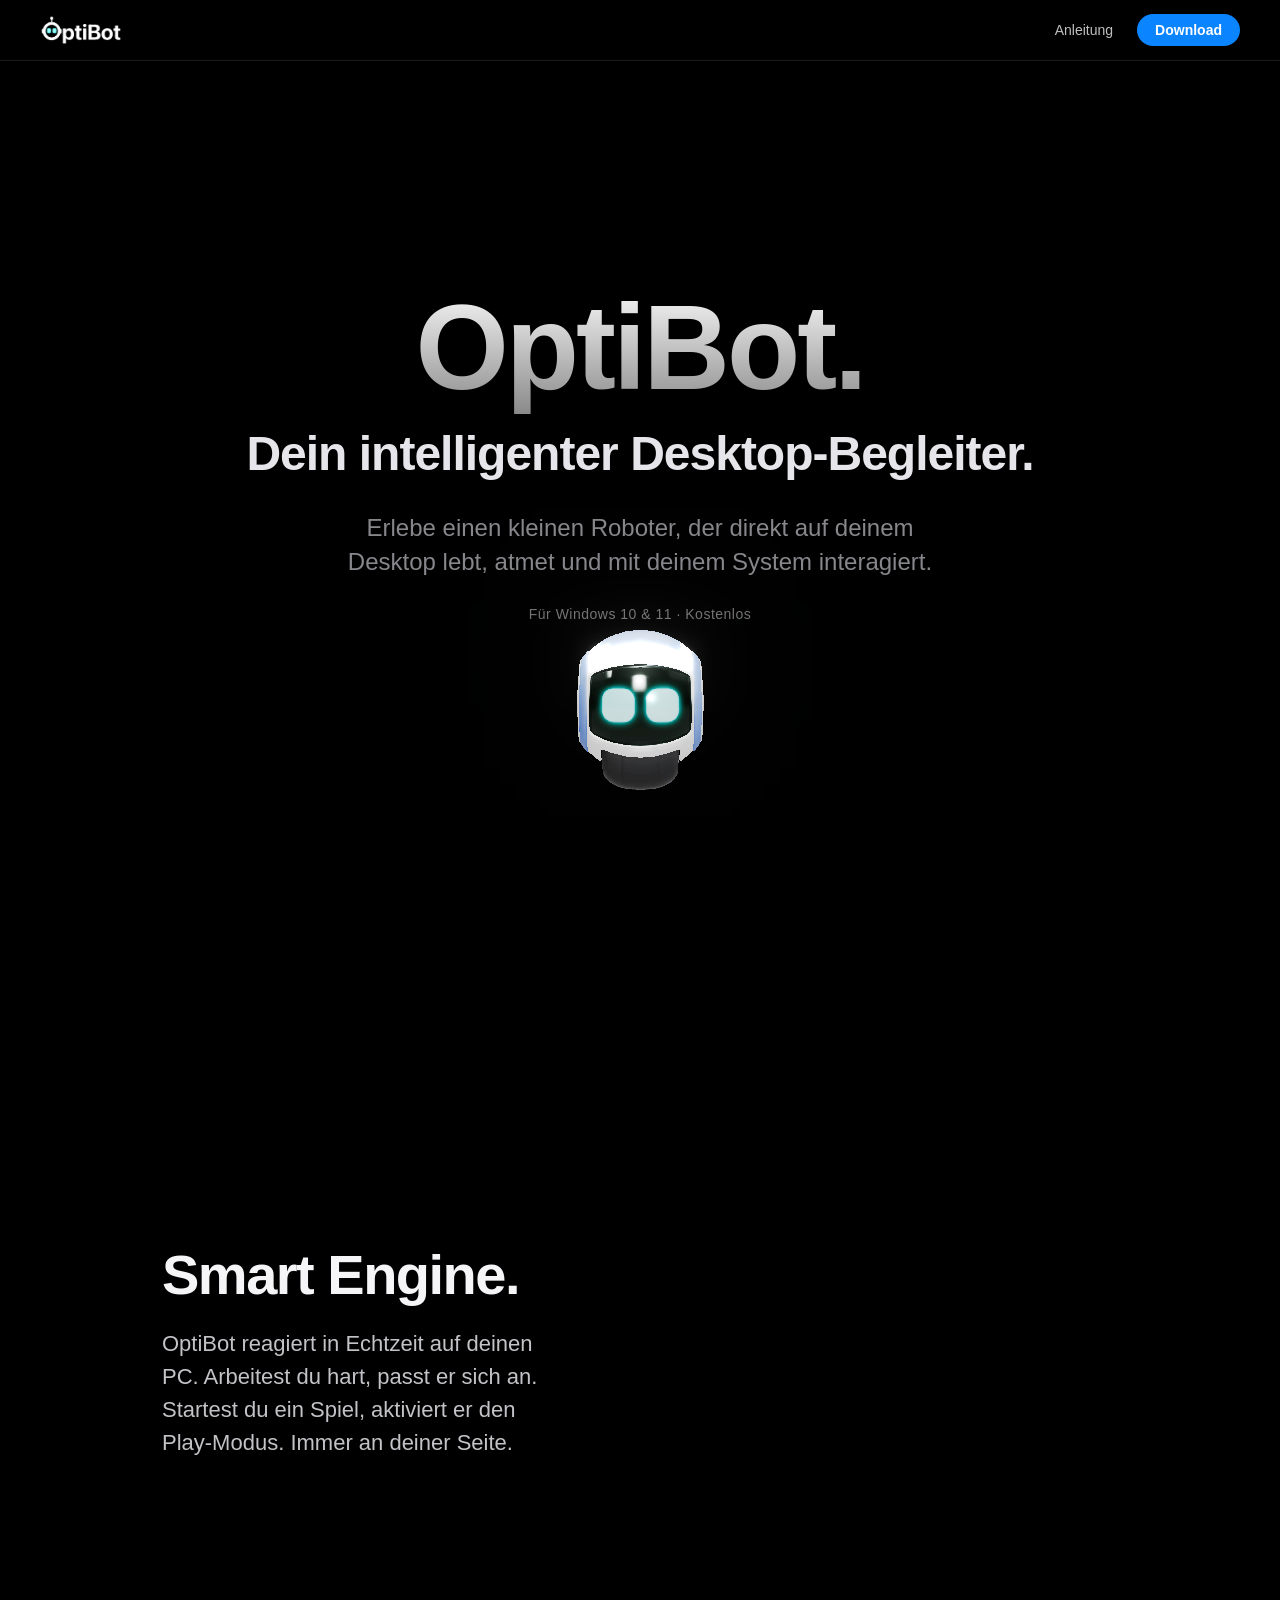
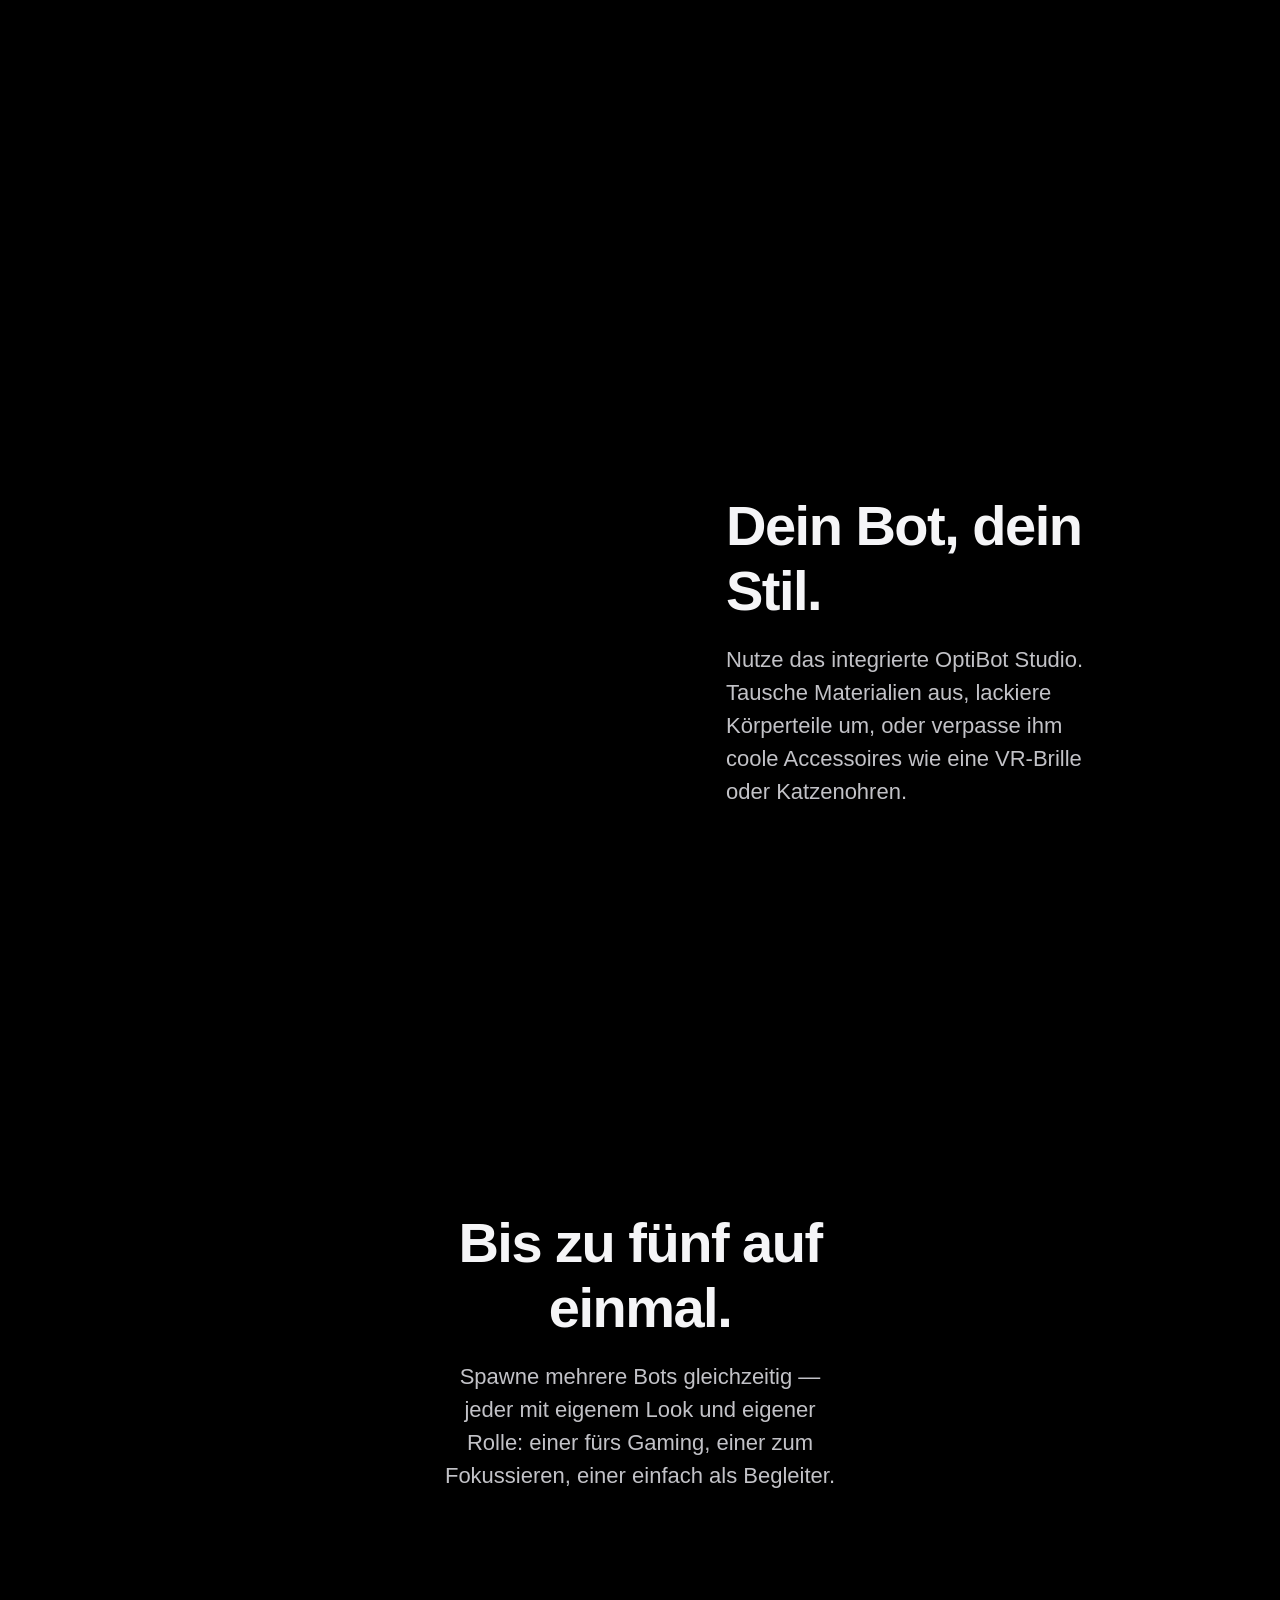
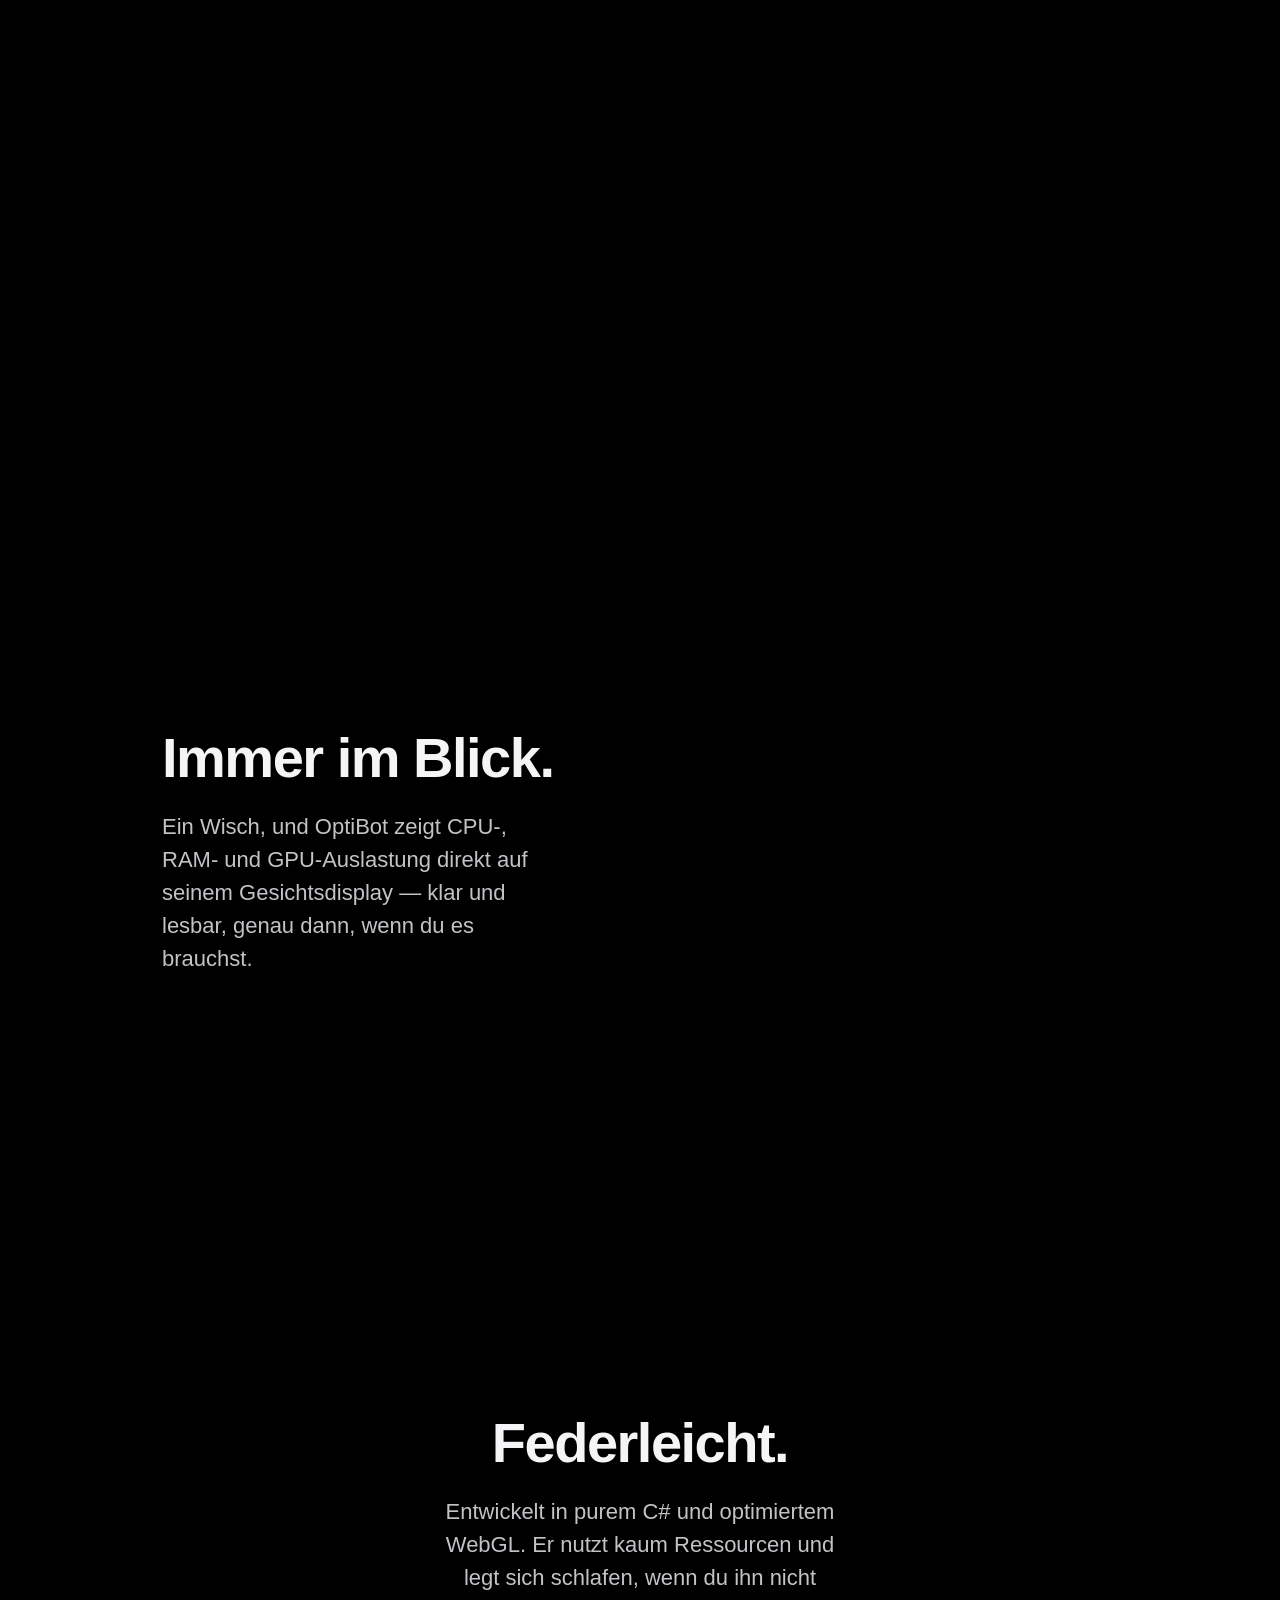
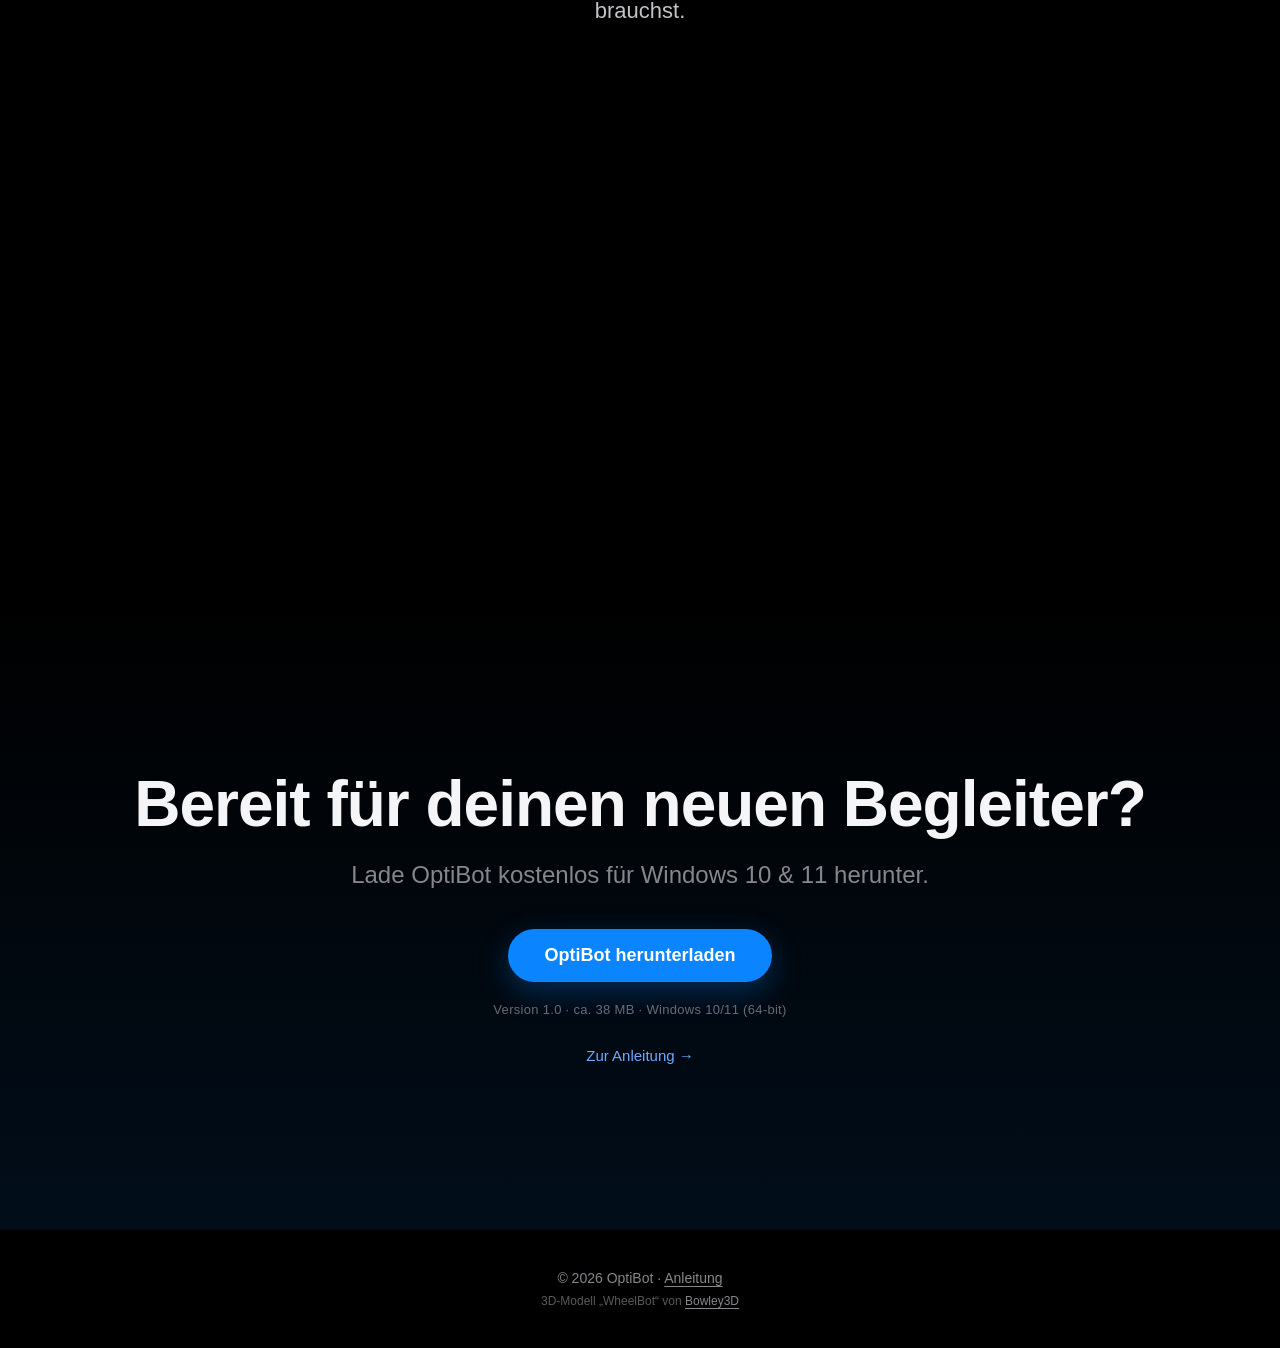
==== index.html @ 57eebbac "Fix scroll-position overlap bug, lighting contrast, material cycling, wheel texture Real root cause " ====
<!DOCTYPE html>
<html lang="de">
<head>
    <meta charset="UTF-8">
    <meta name="viewport" content="width=device-width, initial-scale=1.0">
    <meta name="description" content="OptiBot – der intelligente 3D-Desktop-Begleiter für Windows, der dein System automatisch optimiert.">
    <title>OptiBot &mdash; Dein intelligenter Desktop-Begleiter</title>
    <link rel="icon" type="image/png" href="logo.png">
    <link rel="stylesheet" href="style.css">
</head>
<body>
    <div id="webgl-container"></div>

    <nav>
        <a href="#" class="brand">
            <img src="logo_wordmark.png" alt="OptiBot" class="wordmark">
        </a>
        <div class="nav-links">
            <a href="anleitung.html" class="btn-ghost">Anleitung</a>
            <a href="#download" class="btn-nav">Download</a>
        </div>
    </nav>

    <main>
        <section class="hero slide-up" id="section-hero">
            <h1>OptiBot.</h1>
            <h2>Dein intelligenter Desktop-Begleiter.</h2>
            <p>Erlebe einen kleinen Roboter, der direkt auf deinem Desktop lebt, atmet und mit deinem System interagiert.</p>
            <div class="hero-meta">Für Windows 10 &amp; 11 &middot; Kostenlos</div>
        </section>

        <section class="feature feature-right slide-up" id="section-smart">
            <div class="content">
                <h3>Smart Engine.</h3>
                <p>OptiBot reagiert in Echtzeit auf deinen PC. Arbeitest du hart, passt er sich an. Startest du ein Spiel, aktiviert er den Play-Modus. Immer an deiner Seite.</p>
            </div>
            <div class="visual-spacer"></div>
        </section>

        <section class="feature feature-left slide-up" id="section-style">
            <div class="visual-spacer"></div>
            <div class="content">
                <h3>Dein Bot, dein Stil.</h3>
                <p>Nutze das integrierte OptiBot Studio. Tausche Materialien aus, lackiere Körperteile um, oder verpasse ihm coole Accessoires wie eine VR-Brille oder Katzenohren.</p>
            </div>
        </section>

        <section class="feature feature-center slide-up" id="section-multi">
            <div class="content">
                <h3>Bis zu fünf auf einmal.</h3>
                <p>Spawne mehrere Bots gleichzeitig &mdash; jeder mit eigenem Look und eigener Rolle: einer fürs Gaming, einer zum Fokussieren, einer einfach als Begleiter.</p>
            </div>
        </section>

        <section class="feature feature-right slide-up" id="section-stats">
            <div class="content">
                <h3>Immer im Blick.</h3>
                <p>Ein Wisch, und OptiBot zeigt CPU-, RAM- und GPU-Auslastung direkt auf seinem Gesichtsdisplay &mdash; klar und lesbar, genau dann, wenn du es brauchst.</p>
            </div>
            <div class="visual-spacer"></div>
        </section>

        <section class="feature feature-center slide-up" id="section-light">
            <div class="content">
                <h3>Federleicht.</h3>
                <p>Entwickelt in purem C# und optimiertem WebGL. Er nutzt kaum Ressourcen und legt sich schlafen, wenn du ihn nicht brauchst.</p>
            </div>
        </section>

        <section id="download" class="download-section slide-up">
            <h1>Bereit für deinen neuen Begleiter?</h1>
            <p>Lade OptiBot kostenlos für Windows 10 &amp; 11 herunter.</p>
            <a href="OptiBot_Setup.exe" class="btn-large" download>OptiBot herunterladen</a>
            <div class="download-meta">Version 1.0 &middot; ca. 38&nbsp;MB &middot; Windows 10/11 (64&#8209;bit)</div>
            <a href="anleitung.html" class="link-subtle">Zur Anleitung &rarr;</a>
        </section>
    </main>

    <footer>
        <p>&copy; 2026 OptiBot &middot; <a href="anleitung.html">Anleitung</a></p>
        <p class="credit">3D-Modell &bdquo;WheelBot&ldquo; von <a href="https://bowley3d.itch.io/wheelbot-robot-character" target="_blank" rel="noopener">Bowley3D</a></p>
    </footer>

    <!-- Three.js Dependencies -->
    <script src="threejs/three.min.js"></script>
    <script src="threejs/fflate.min.js"></script>
    <script src="threejs/FBXLoader.js"></script>
    <script src="threejs/RoomEnvironment.js"></script>
    <script src="threejs/controls/OrbitControls.js"></script>
    <script src="threejs/shaders/CopyShader.js"></script>
    <script src="threejs/shaders/LuminosityHighPassShader.js"></script>
    <script src="threejs/postprocessing/Pass.js"></script>
    <script src="threejs/postprocessing/MaskPass.js"></script>
    <script src="threejs/postprocessing/RenderPass.js"></script>
    <script src="threejs/postprocessing/ShaderPass.js"></script>
    <script src="threejs/postprocessing/UnrealBloomPass.js"></script>
    <script src="threejs/postprocessing/EffectComposer.js"></script>

    <script src="script.js"></script>
</body>
</html>
---- style.css ----
* { box-sizing: border-box; margin: 0; padding: 0; }
html { scroll-behavior: smooth; }
body {
    font-family: -apple-system, BlinkMacSystemFont, 'SF Pro Display', 'Segoe UI', 'Helvetica Neue', sans-serif;
    background: #000;
    color: #f5f5f7;
    overflow-x: hidden;
}

#webgl-container {
    position: fixed;
    top: 0; left: 0;
    width: 100vw; height: 100vh;
    z-index: -1;
}

nav {
    position: fixed;
    top: 0; left: 0; right: 0;
    display: flex;
    justify-content: space-between;
    align-items: center;
    padding: 14px 40px;
    z-index: 100;
    background: rgba(0,0,0,0.4);
    backdrop-filter: blur(20px);
    -webkit-backdrop-filter: blur(20px);
    border-bottom: 1px solid rgba(255,255,255,0.1);
}

.brand {
    display: flex;
    align-items: center;
    gap: 12px;
    text-decoration: none;
    color: #f5f5f7;
}
.brand img.wordmark {
    height: 30px;
    width: auto;
    display: block;
}

.nav-links { display: flex; align-items: center; gap: 10px; }

.btn-ghost {
    color: rgba(255,255,255,0.75);
    text-decoration: none;
    font-size: 14px;
    font-weight: 500;
    padding: 8px 14px;
    border-radius: 20px;
    transition: color 0.3s, background 0.3s;
}
.btn-ghost:hover { color: #fff; background: rgba(255,255,255,0.08); }

.btn-nav {
    color: #fff;
    text-decoration: none;
    font-size: 14px;
    font-weight: 600;
    background: #0A84FF;
    padding: 8px 18px;
    border-radius: 20px;
    transition: background 0.3s, transform 0.3s;
}
.btn-nav:hover { background: #007AFF; transform: scale(1.04); }

main { position: relative; z-index: 10; }

section {
    min-height: 100vh;
    display: flex;
    flex-direction: column;
    justify-content: center;
    padding: 80px 10%;
    opacity: 0;
    transform: translateY(40px);
    transition: opacity 1s cubic-bezier(0.16, 1, 0.3, 1), transform 1s cubic-bezier(0.16, 1, 0.3, 1);
}
section.visible {
    opacity: 1;
    transform: translateY(0);
}

.hero { text-align: center; align-items: center; }
.hero h1 { font-size: clamp(64px, 12vw, 120px); font-weight: 800; letter-spacing: -3px; margin-bottom: 10px; background: linear-gradient(180deg, #fff, #888); -webkit-background-clip: text; background-clip: text; color: transparent; }
.hero h2 { font-size: clamp(26px, 5vw, 48px); font-weight: 600; letter-spacing: -1px; margin-bottom: 30px; color: #e5e5ea; }
.hero p { font-size: clamp(17px, 2.5vw, 24px); color: #86868b; max-width: 600px; margin: 0 auto; line-height: 1.4; }
.hero-meta { margin-top: 28px; font-size: 14px; font-weight: 500; color: rgba(255,255,255,0.45); letter-spacing: 0.5px; }

.feature { flex-direction: row; align-items: center; justify-content: space-between; gap: 60px; }
.feature-center { flex-direction: column; align-items: center; text-align: center; justify-content: center; }
.feature .content {
    max-width: 460px;
    flex: 1;
    /* The bot lives in the fixed WebGL layer behind everything, not in a
       boxed image next to the text — this soft radial scrim (no border, no
       edge) just keeps body copy readable over him as he drifts past. */
    background: radial-gradient(ellipse at center, rgba(0,0,0,0.55) 0%, rgba(0,0,0,0) 72%);
    padding: 30px 34px;
}
.feature h3 { font-size: clamp(34px, 5vw, 56px); font-weight: 700; margin-bottom: 20px; letter-spacing: -1.5px; }
.feature p { font-size: clamp(17px, 2vw, 22px); color: #c2c2c7; line-height: 1.5; }

/* An invisible, unstyled half of the row — no border, no box, no frame.
   Its only job is reserving screen space so the text half doesn't stretch
   full-width; the fixed-position 3D bot behind it is the "visual" here,
   framed into this exact half by the scroll-driven camera in script.js. */
.visual-spacer { flex: 1; max-width: 600px; width: 100%; aspect-ratio: 3 / 2; }

.download-section { align-items: center; text-align: center; min-height: 70vh; background: linear-gradient(to top, rgba(10,132,255,0.1), transparent); }
.download-section h1 { font-size: clamp(36px, 7vw, 64px); font-weight: 700; margin-bottom: 20px; letter-spacing: -1px; }
.download-section p { font-size: clamp(17px, 2.5vw, 24px); color: #86868b; margin-bottom: 40px; }

.btn-large {
    display: inline-block;
    color: #fff;
    text-decoration: none;
    font-size: 18px;
    font-weight: 600;
    background: #0A84FF;
    padding: 16px 36px;
    border-radius: 30px;
    transition: all 0.3s;
    box-shadow: 0 10px 30px rgba(10,132,255,0.3);
}
.btn-large:hover { background: #007AFF; transform: scale(1.05); }

.download-meta { margin-top: 20px; font-size: 13px; color: rgba(255,255,255,0.4); letter-spacing: 0.3px; }
.link-subtle { display: inline-block; margin-top: 30px; color: #6ea8ff; text-decoration: none; font-size: 15px; font-weight: 500; transition: color 0.3s; }
.link-subtle:hover { color: #9cc4ff; }

footer {
    text-align: center;
    padding: 40px;
    color: #86868b;
    font-size: 14px;
    background: #000;
}
footer a { color: #86868b; text-decoration: underline; text-underline-offset: 3px; }
footer a:hover { color: #f5f5f7; }
footer .credit { margin-top: 8px; font-size: 12px; color: rgba(255,255,255,0.35); }

/* ---------- Responsive ---------- */
@media (max-width: 900px) {
    nav { padding: 12px 20px; }
    .brand img.wordmark { height: 24px; }

    section { padding: 70px 6%; min-height: auto; }
    .hero { min-height: 100vh; }

    .feature,
    .feature-right,
    .feature-left {
        flex-direction: column;
        gap: 36px;
        text-align: center;
    }
    .feature .content { max-width: 100%; }
    .visual-spacer { display: none; } /* the bot layer alone carries the visual on narrow screens */
}

@media (max-width: 480px) {
    .btn-ghost { display: none; } /* footer still links the manual */
    .hero h1 { letter-spacing: -2px; }
    .btn-large { font-size: 16px; padding: 14px 28px; }
}

@media (prefers-reduced-motion: reduce) {
    section { transition: none; transform: none; opacity: 1; }
}
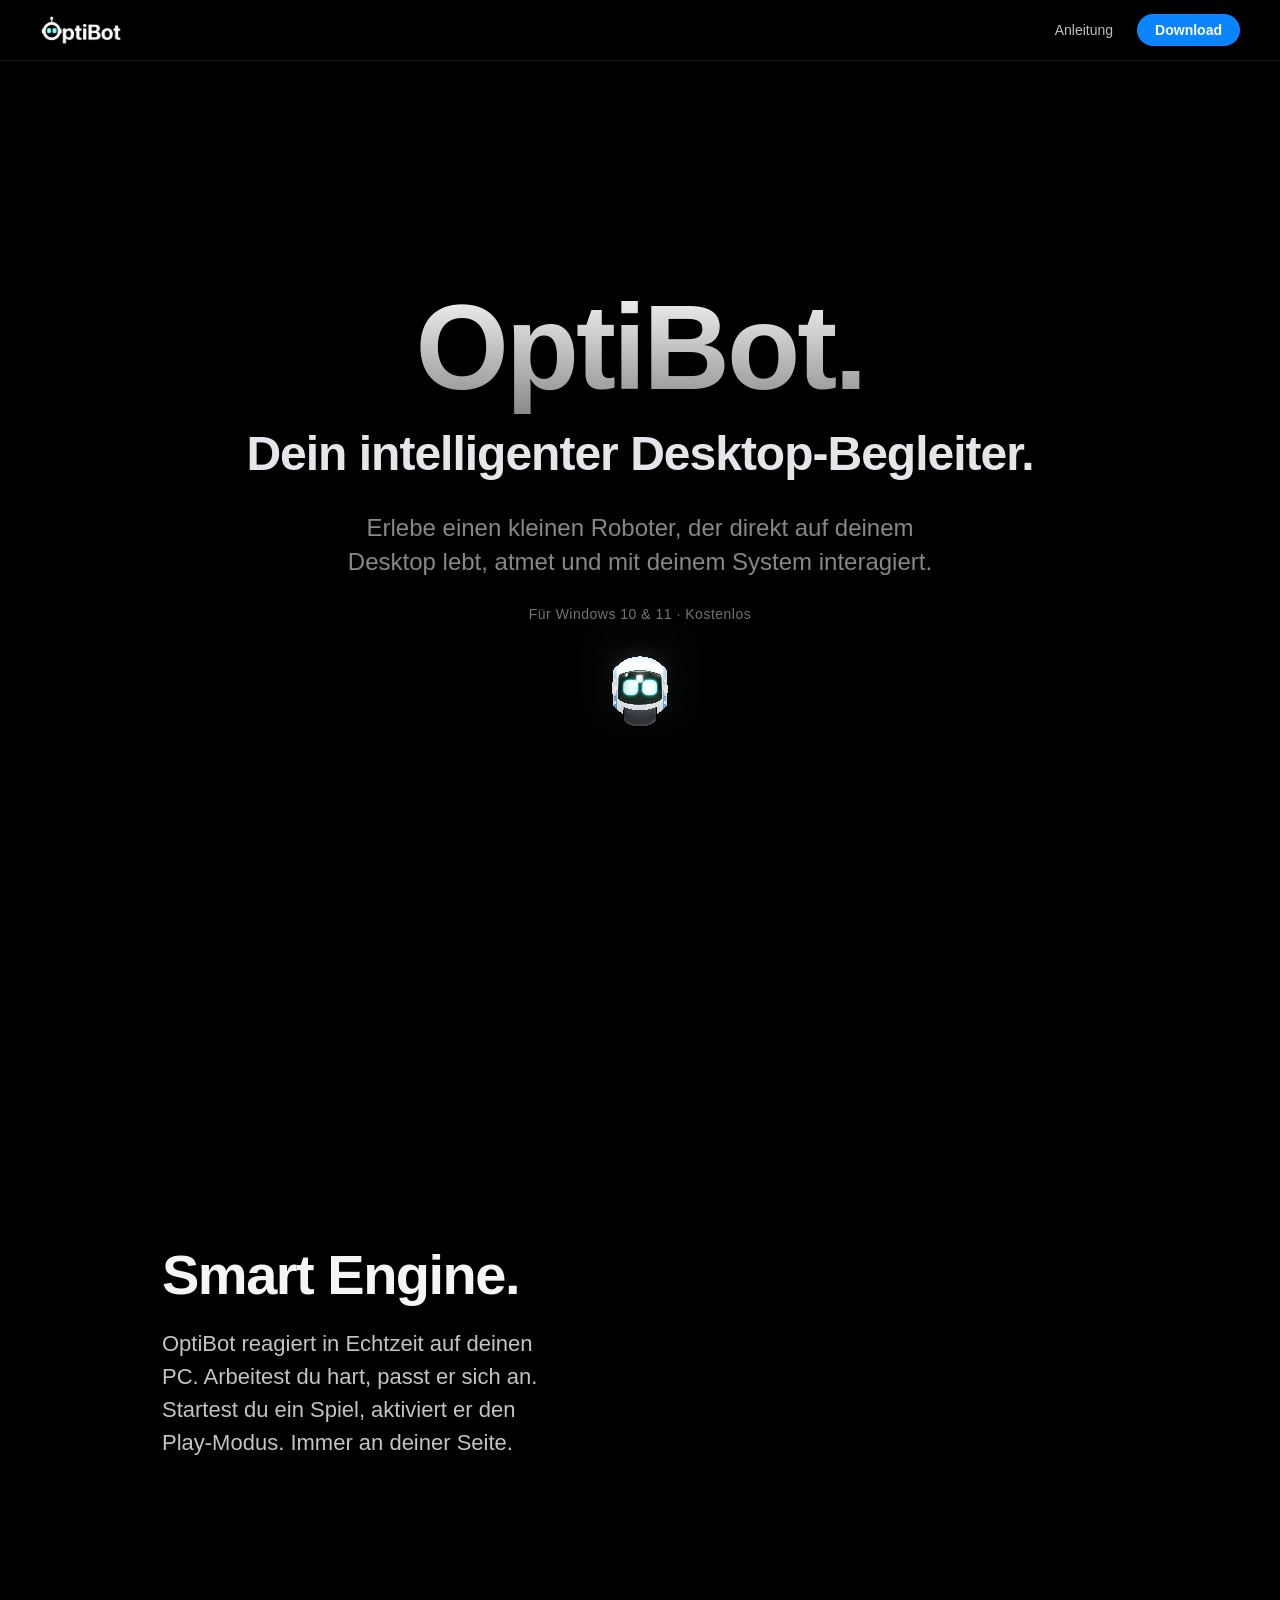
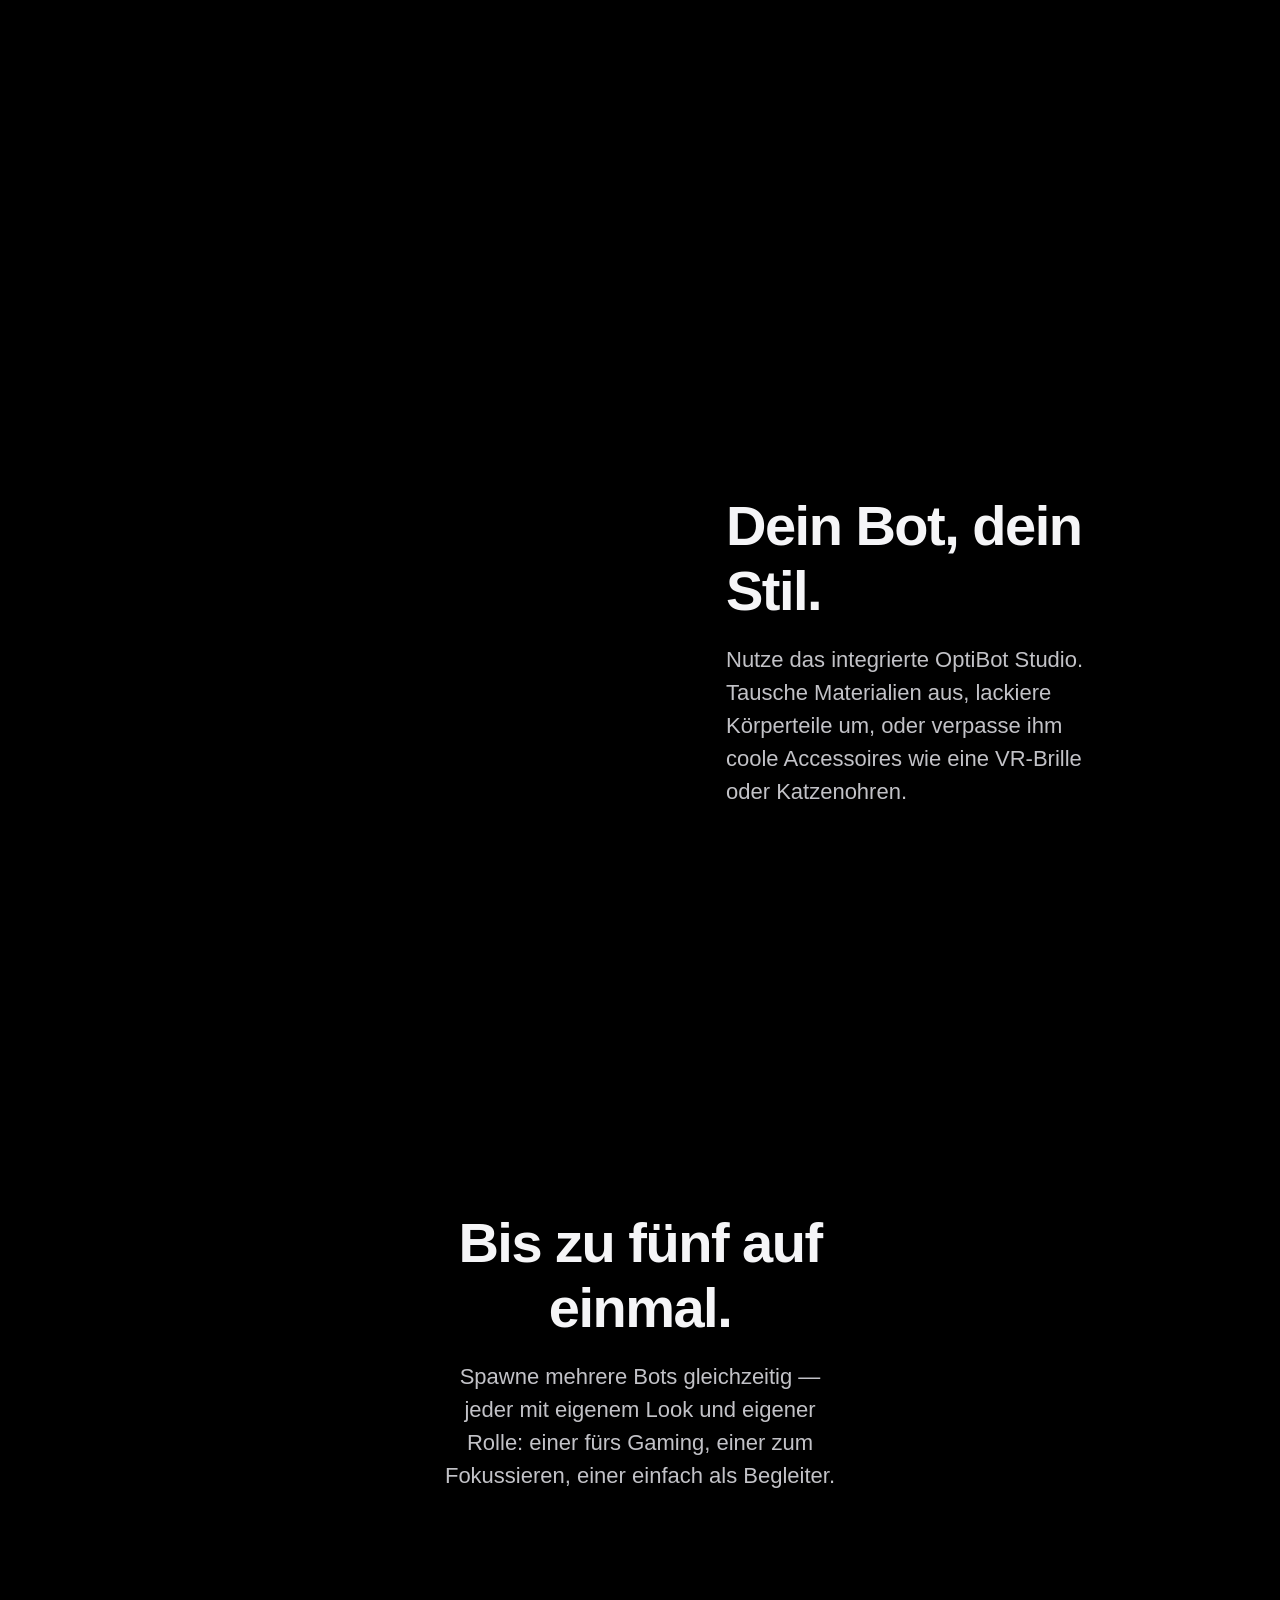
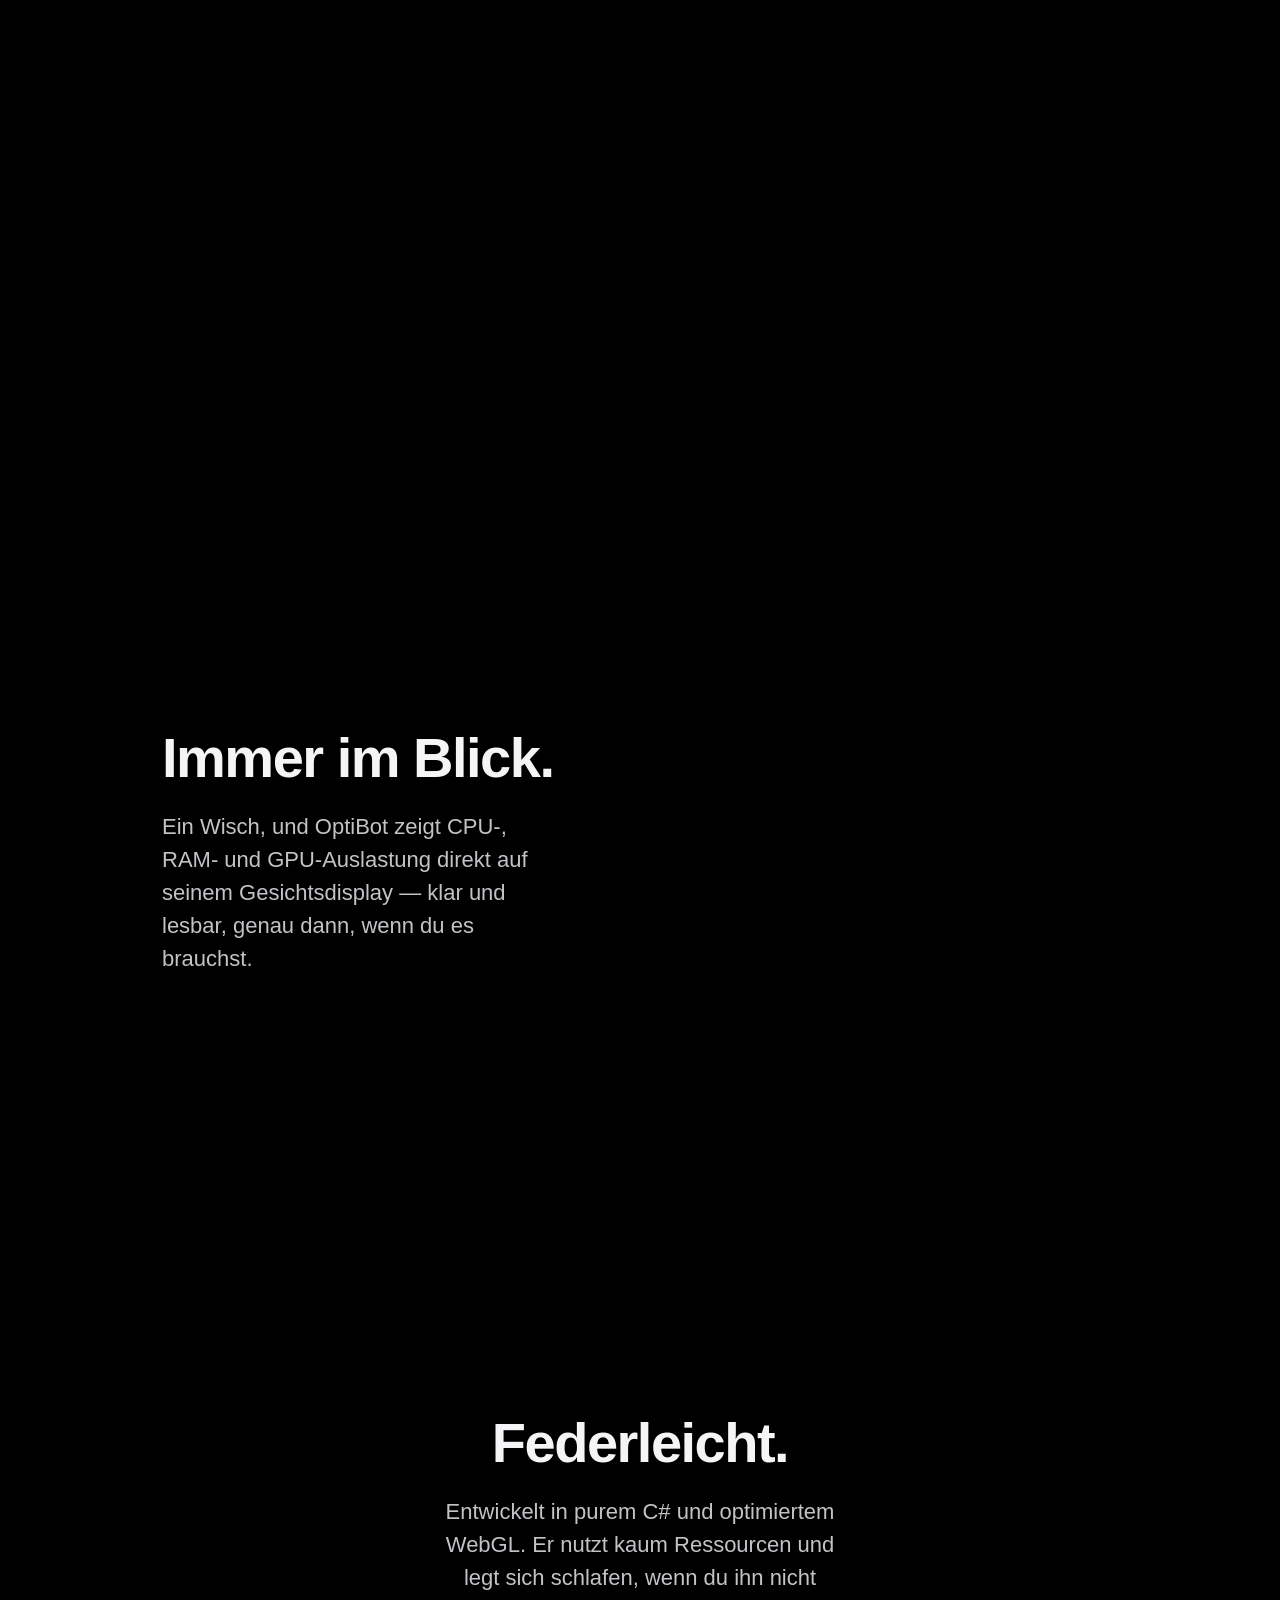
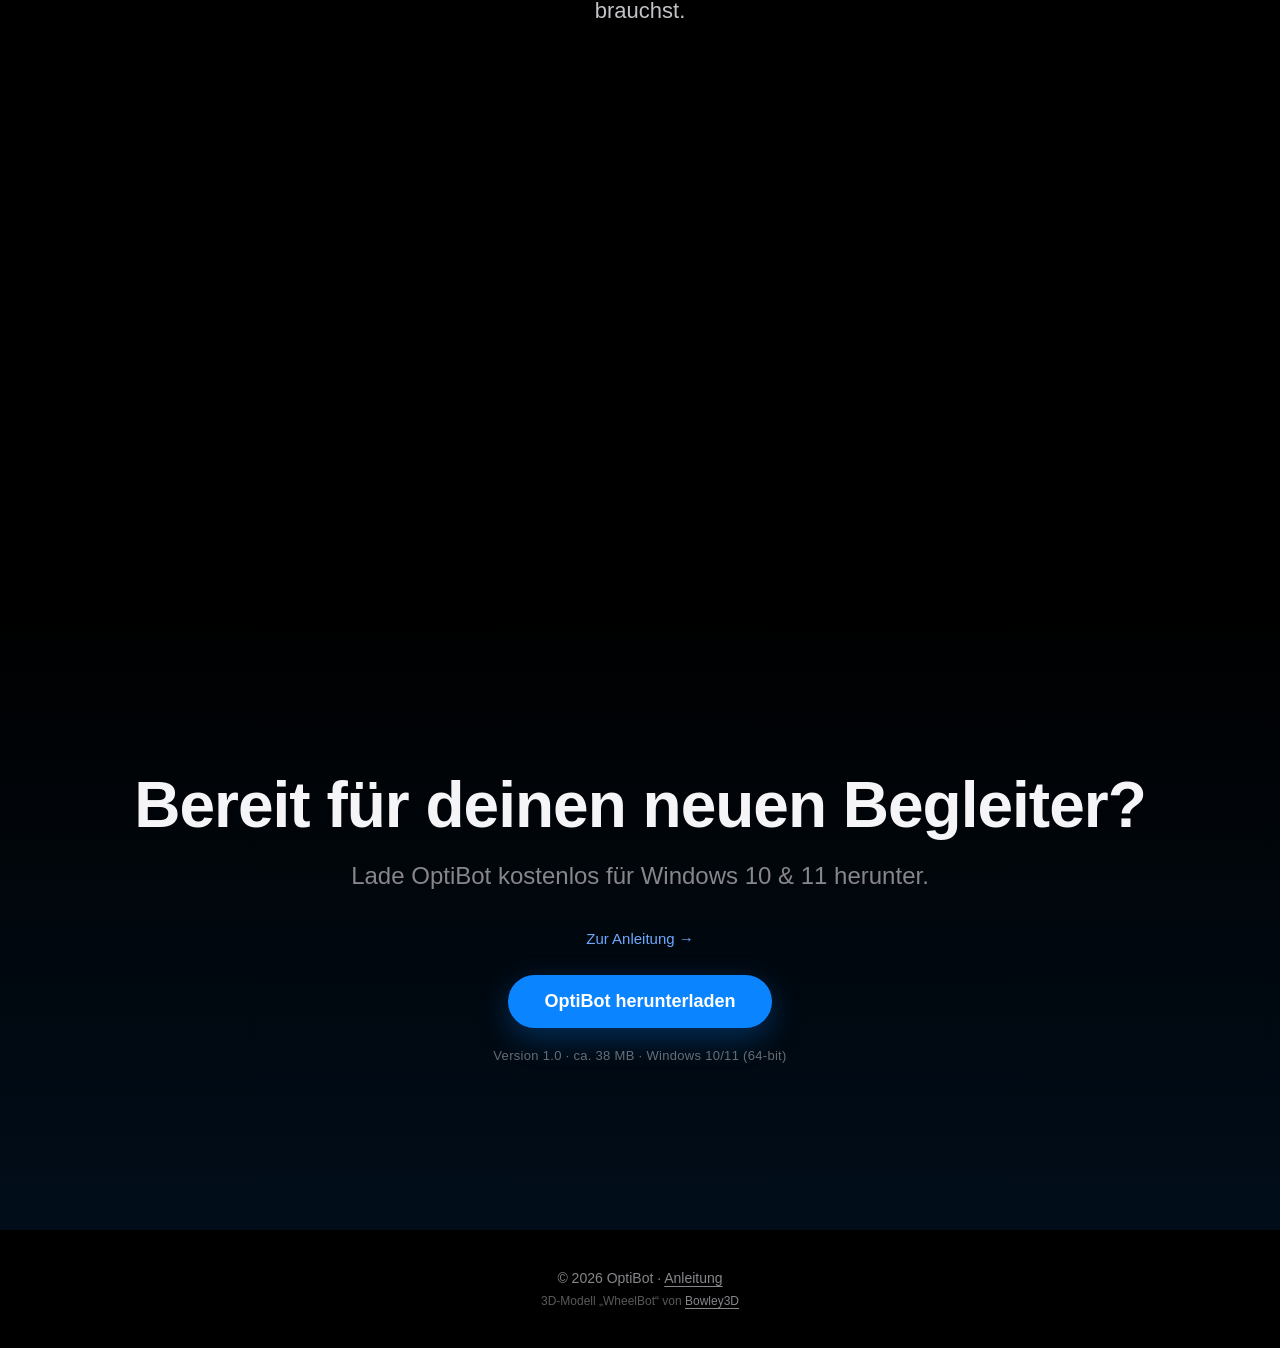
==== commit be78d468: "Fix three real design bugs found in a full section-by-section review - The "Sides" body material (vi" ====
--- a/index.html
+++ b/index.html
@@ -70,9 +70,9 @@
         <section id="download" class="download-section slide-up">
             <h1>Bereit für deinen neuen Begleiter?</h1>
             <p>Lade OptiBot kostenlos für Windows 10 &amp; 11 herunter.</p>
+            <a href="anleitung.html" class="link-subtle">Zur Anleitung &rarr;</a>
             <a href="OptiBot_Setup.exe" class="btn-large" download>OptiBot herunterladen</a>
             <div class="download-meta">Version 1.0 &middot; ca. 38&nbsp;MB &middot; Windows 10/11 (64&#8209;bit)</div>
-            <a href="anleitung.html" class="link-subtle">Zur Anleitung &rarr;</a>
         </section>
     </main>
 
--- a/style.css
+++ b/style.css
@@ -128,7 +128,11 @@
 .btn-large:hover { background: #007AFF; transform: scale(1.05); }
 
 .download-meta { margin-top: 20px; font-size: 13px; color: rgba(255,255,255,0.4); letter-spacing: 0.3px; }
-.link-subtle { display: inline-block; margin-top: 30px; color: #6ea8ff; text-decoration: none; font-size: 15px; font-weight: 500; transition: color 0.3s; }
+/* Sits between the intro paragraph and the CTA button rather than after
+   everything else — the fixed-position 3D bot is framed to appear just
+   below the meta line, so a trailing link there used to render right on
+   top of its face. */
+.link-subtle { display: block; margin: 0 0 28px; color: #6ea8ff; text-decoration: none; font-size: 15px; font-weight: 500; transition: color 0.3s; }
 .link-subtle:hover { color: #9cc4ff; }
 
 footer {
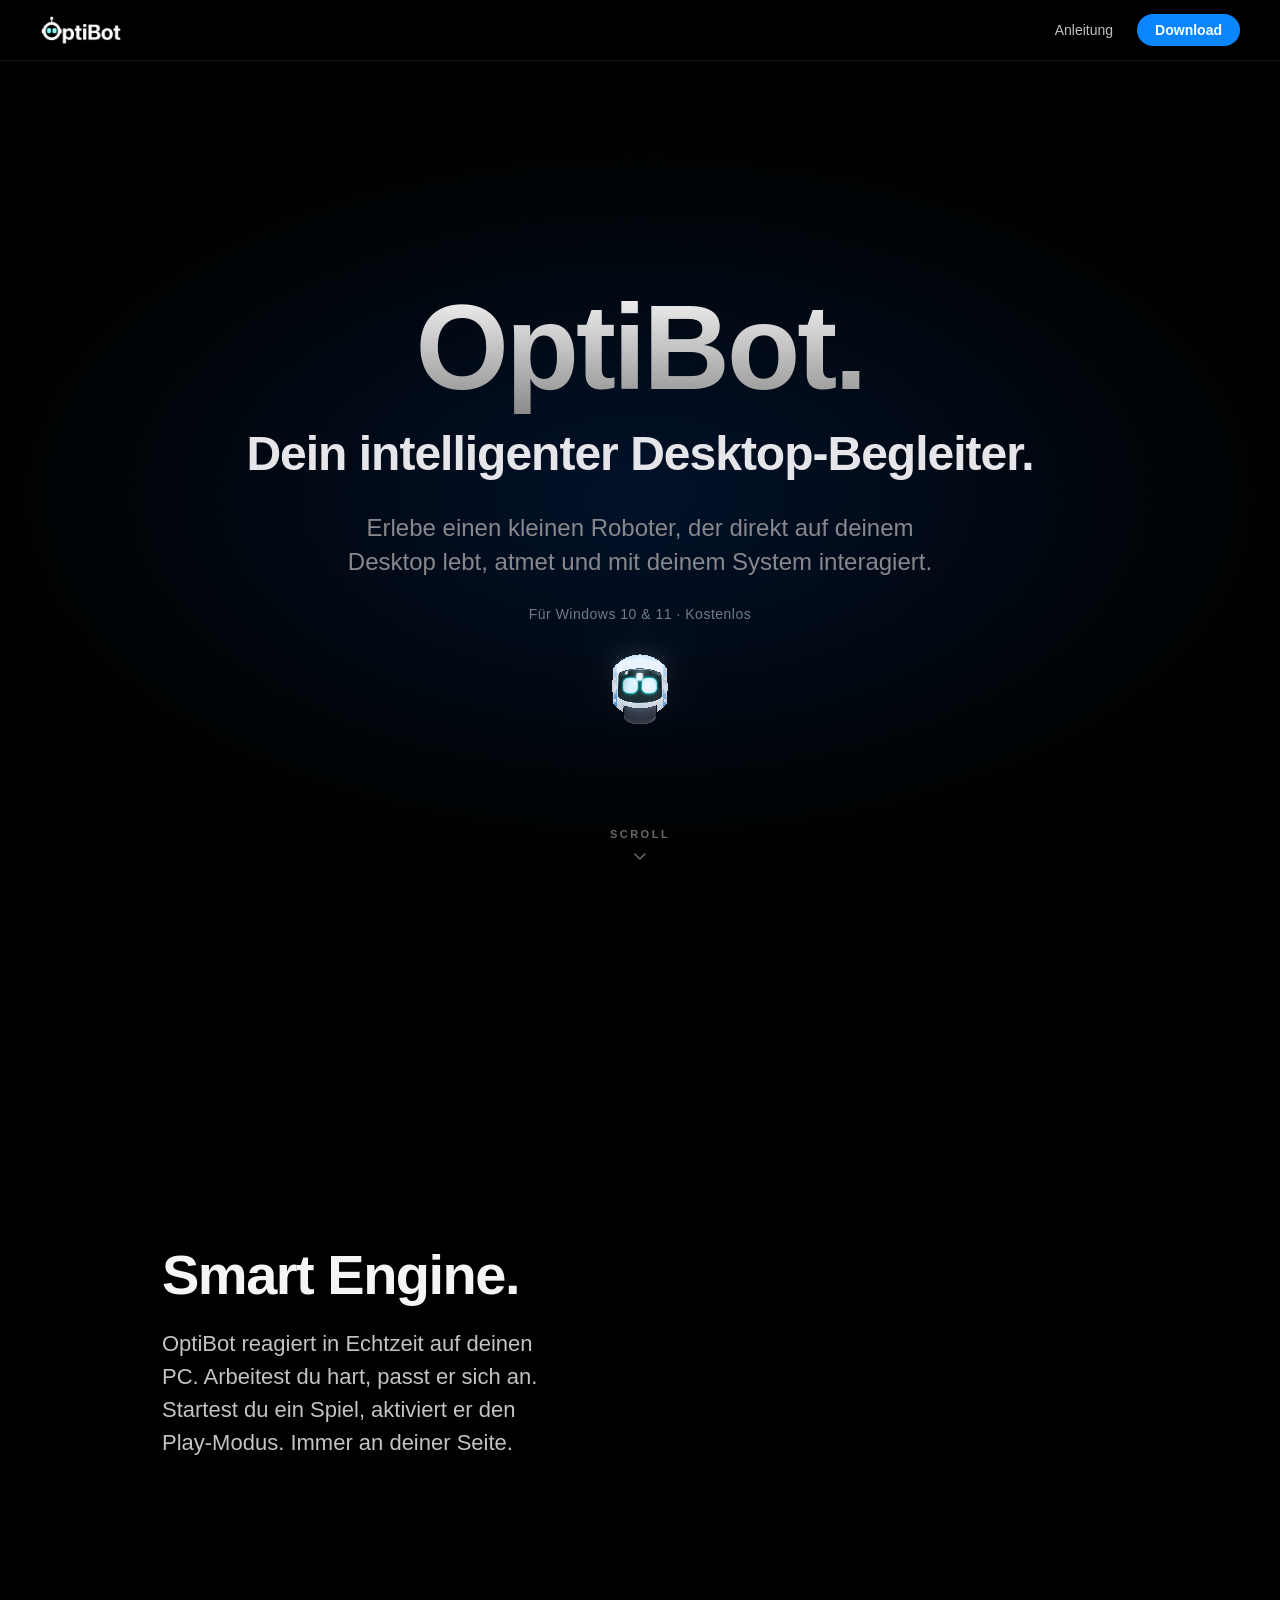
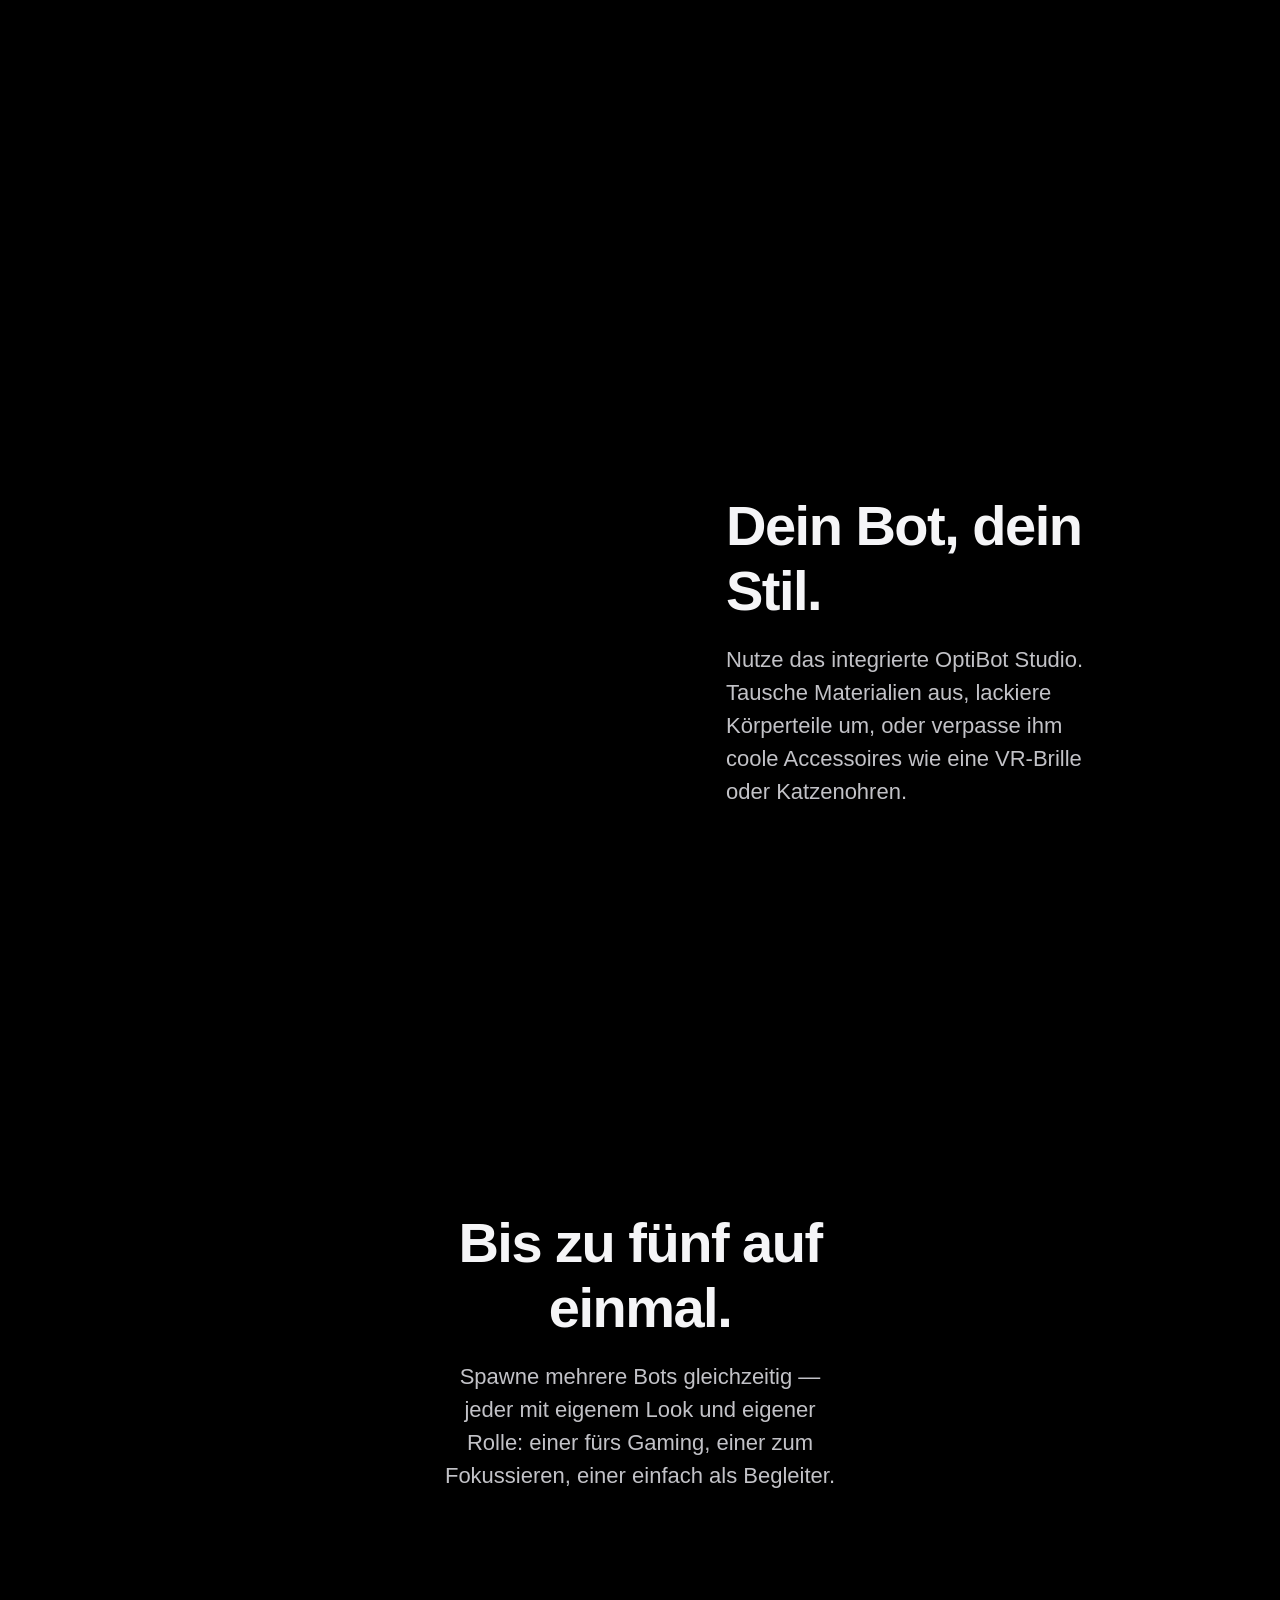
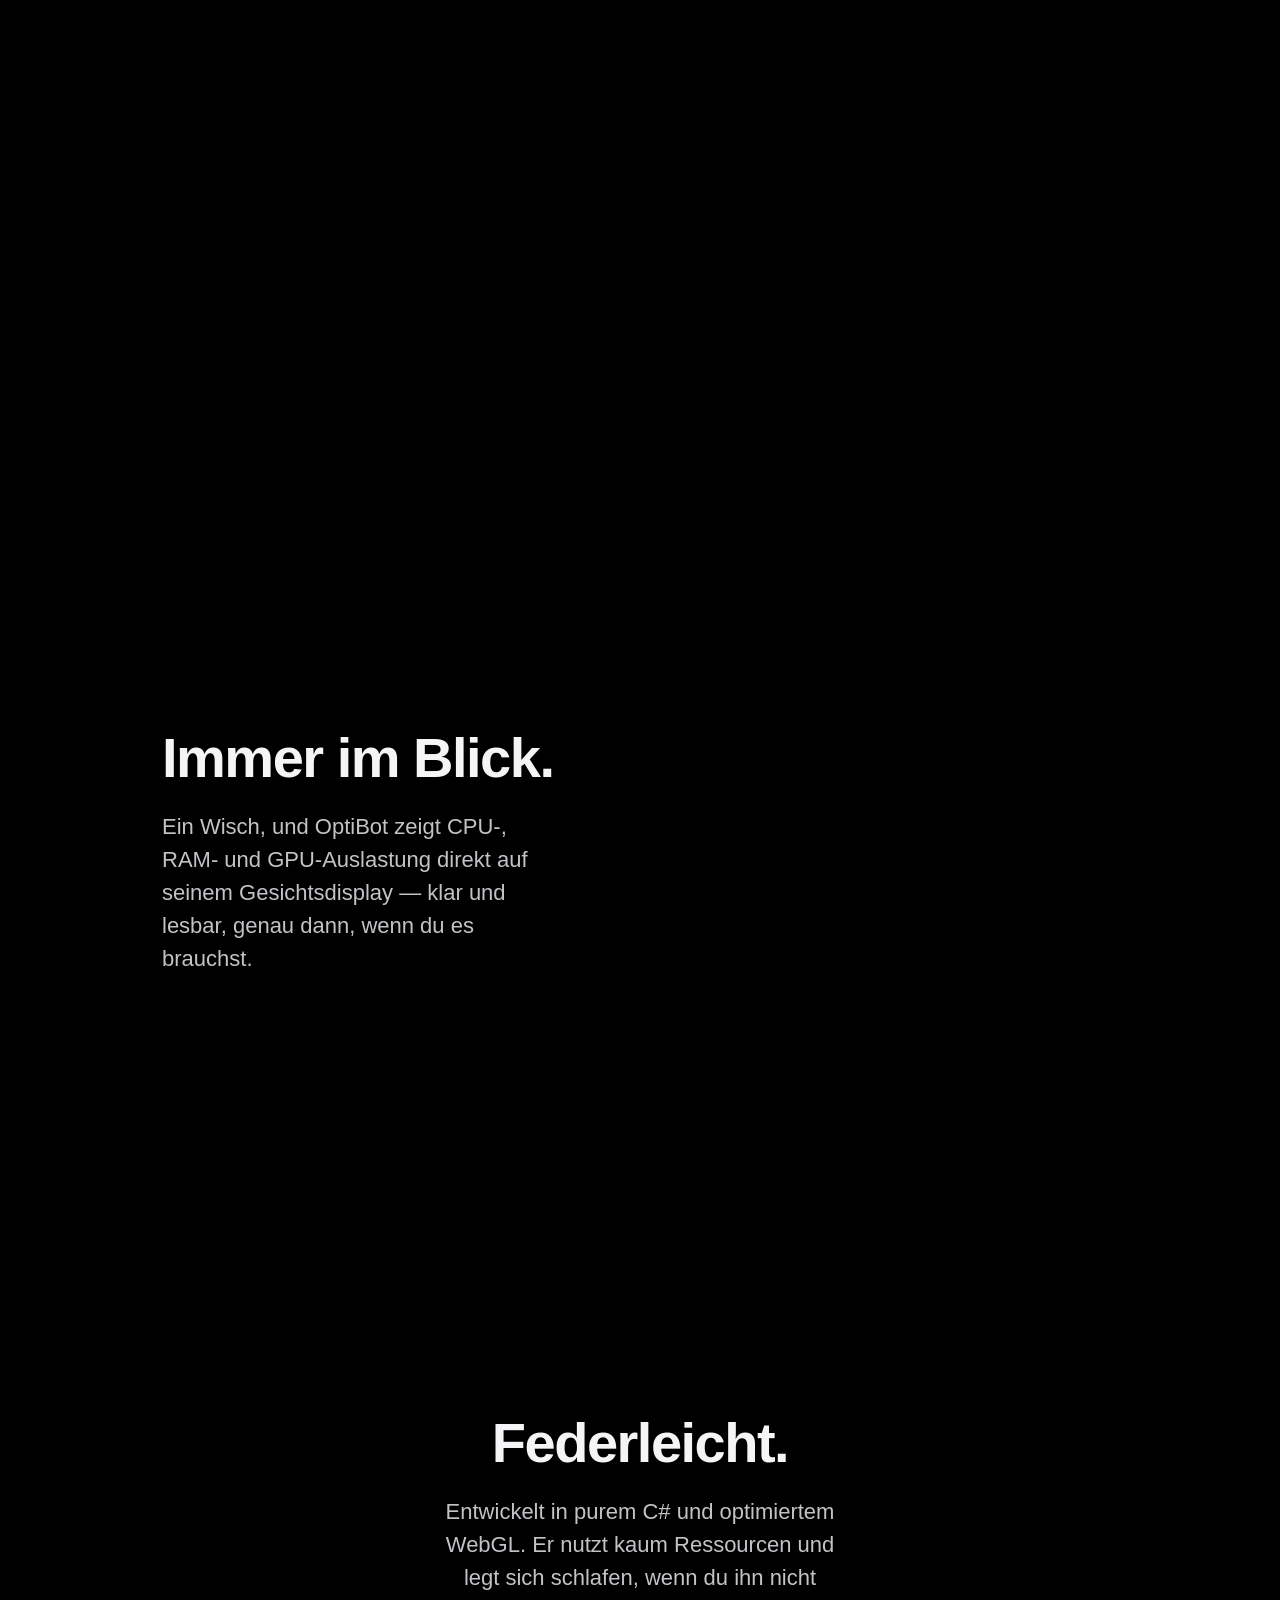
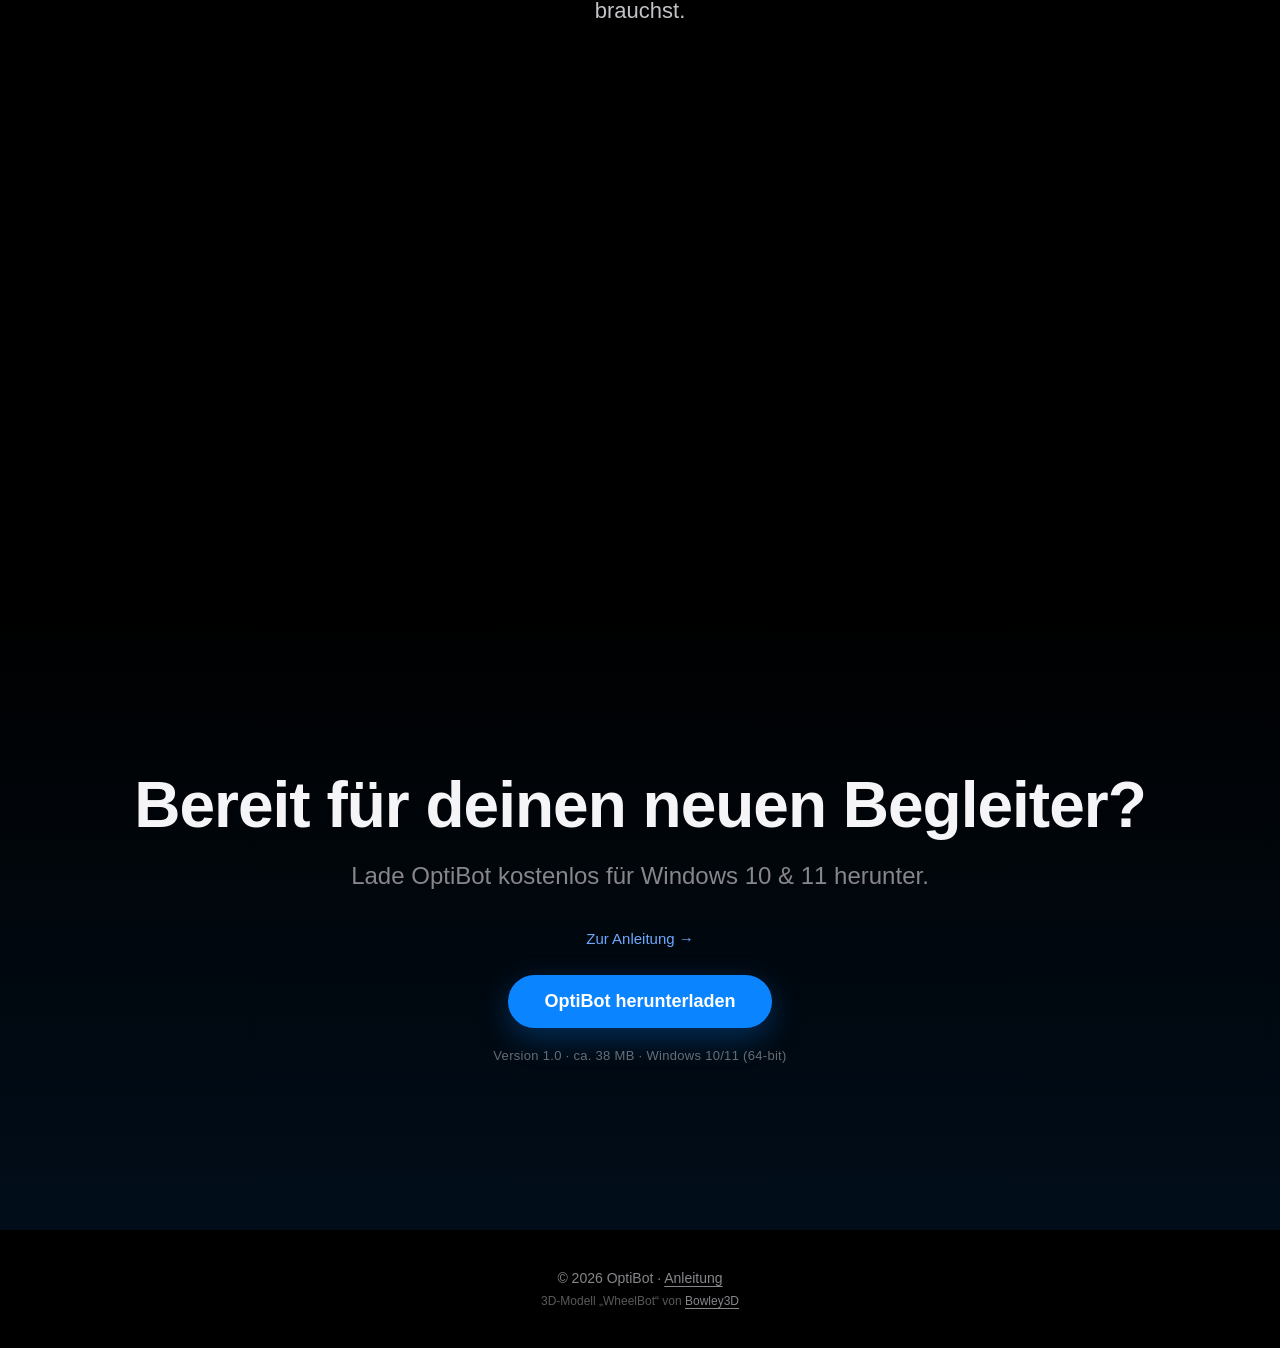
==== commit b541e8da: "Add scroll progress bar, ambient color glow, and film grain Own design pass on top of the existing s" ====
--- a/index.html
+++ b/index.html
@@ -10,6 +10,9 @@
 </head>
 <body>
     <div id="webgl-container"></div>
+    <div id="ambient-glow"></div>
+    <div id="grain-overlay"></div>
+    <div id="scroll-progress"></div>
 
     <nav>
         <a href="#" class="brand">
@@ -28,6 +31,13 @@
             <p>Erlebe einen kleinen Roboter, der direkt auf deinem Desktop lebt, atmet und mit deinem System interagiert.</p>
             <div class="hero-meta">Für Windows 10 &amp; 11 &middot; Kostenlos</div>
         </section>
+
+        <div id="scroll-hint">
+            <span>Scroll</span>
+            <svg width="16" height="16" viewBox="0 0 16 16" fill="none" xmlns="http://www.w3.org/2000/svg">
+                <path d="M3 6L8 11L13 6" stroke="currentColor" stroke-width="1.6" stroke-linecap="round" stroke-linejoin="round"/>
+            </svg>
+        </div>
 
         <section class="feature feature-right slide-up" id="section-smart">
             <div class="content">
--- a/style.css
+++ b/style.css
@@ -12,6 +12,46 @@
     top: 0; left: 0;
     width: 100vw; height: 100vh;
     z-index: -1;
+}
+
+/* A soft color wash behind everything, eased toward the live customization
+   accent color by script.js (mirrors the 3D scene's own accentLight) — ties
+   the whole page's mood to whatever color the bot is currently wearing,
+   instead of the atmosphere staying flat black while only the bot changes. */
+#ambient-glow {
+    position: fixed;
+    inset: 0;
+    z-index: -1;
+    pointer-events: none;
+    background: radial-gradient(ellipse 70% 55% at 50% 55%, var(--accent-glow, rgba(10,132,255,0.16)), transparent 72%);
+    transition: background 1.4s ease;
+}
+
+/* Thin top-of-viewport progress bar, filled by script.js as the user scrolls
+   through the page — cheap orientation cue on a long scrollytelling page
+   that otherwise gives no sense of "how much is left". */
+#scroll-progress {
+    position: fixed;
+    top: 0; left: 0;
+    height: 2.5px;
+    width: 0%;
+    background: linear-gradient(90deg, #0A84FF, #19f2ff);
+    box-shadow: 0 0 10px rgba(25, 242, 254, 0.7);
+    z-index: 200;
+    pointer-events: none;
+}
+
+/* Subtle animated film grain — a flat pure-black background reads as
+   "digital/cheap" at large sizes; a faint texture is what separates a real
+   cinematic black from a CSS black. Pure SVG turbulence, no image asset. */
+#grain-overlay {
+    position: fixed;
+    inset: 0;
+    z-index: 150;
+    pointer-events: none;
+    opacity: 0.05;
+    mix-blend-mode: overlay;
+    background-image: url("data:image/svg+xml,%3Csvg xmlns='http://www.w3.org/2000/svg' width='180' height='180'%3E%3Cfilter id='n'%3E%3CfeTurbulence type='fractalNoise' baseFrequency='0.9' numOctaves='2' stitchTiles='stitch'/%3E%3C/filter%3E%3Crect width='100%25' height='100%25' filter='url(%23n)'/%3E%3C/svg%3E");
 }
 
 nav {
@@ -88,6 +128,31 @@
 .hero h2 { font-size: clamp(26px, 5vw, 48px); font-weight: 600; letter-spacing: -1px; margin-bottom: 30px; color: #e5e5ea; }
 .hero p { font-size: clamp(17px, 2.5vw, 24px); color: #86868b; max-width: 600px; margin: 0 auto; line-height: 1.4; }
 .hero-meta { margin-top: 28px; font-size: 14px; font-weight: 500; color: rgba(255,255,255,0.45); letter-spacing: 0.5px; }
+
+#scroll-hint {
+    position: fixed;
+    left: 50%;
+    bottom: 36px;
+    transform: translateX(-50%);
+    display: flex;
+    flex-direction: column;
+    align-items: center;
+    gap: 8px;
+    color: rgba(255,255,255,0.4);
+    font-size: 11px;
+    font-weight: 600;
+    letter-spacing: 2.5px;
+    text-transform: uppercase;
+    z-index: 20;
+    opacity: 1;
+    transition: opacity 0.5s ease;
+    pointer-events: none;
+}
+#scroll-hint svg { animation: scrollHintBounce 1.8s ease-in-out infinite; }
+@keyframes scrollHintBounce {
+    0%, 100% { transform: translateY(0); opacity: 0.5; }
+    50% { transform: translateY(7px); opacity: 1; }
+}
 
 .feature { flex-direction: row; align-items: center; justify-content: space-between; gap: 60px; }
 .feature-center { flex-direction: column; align-items: center; text-align: center; justify-content: center; }
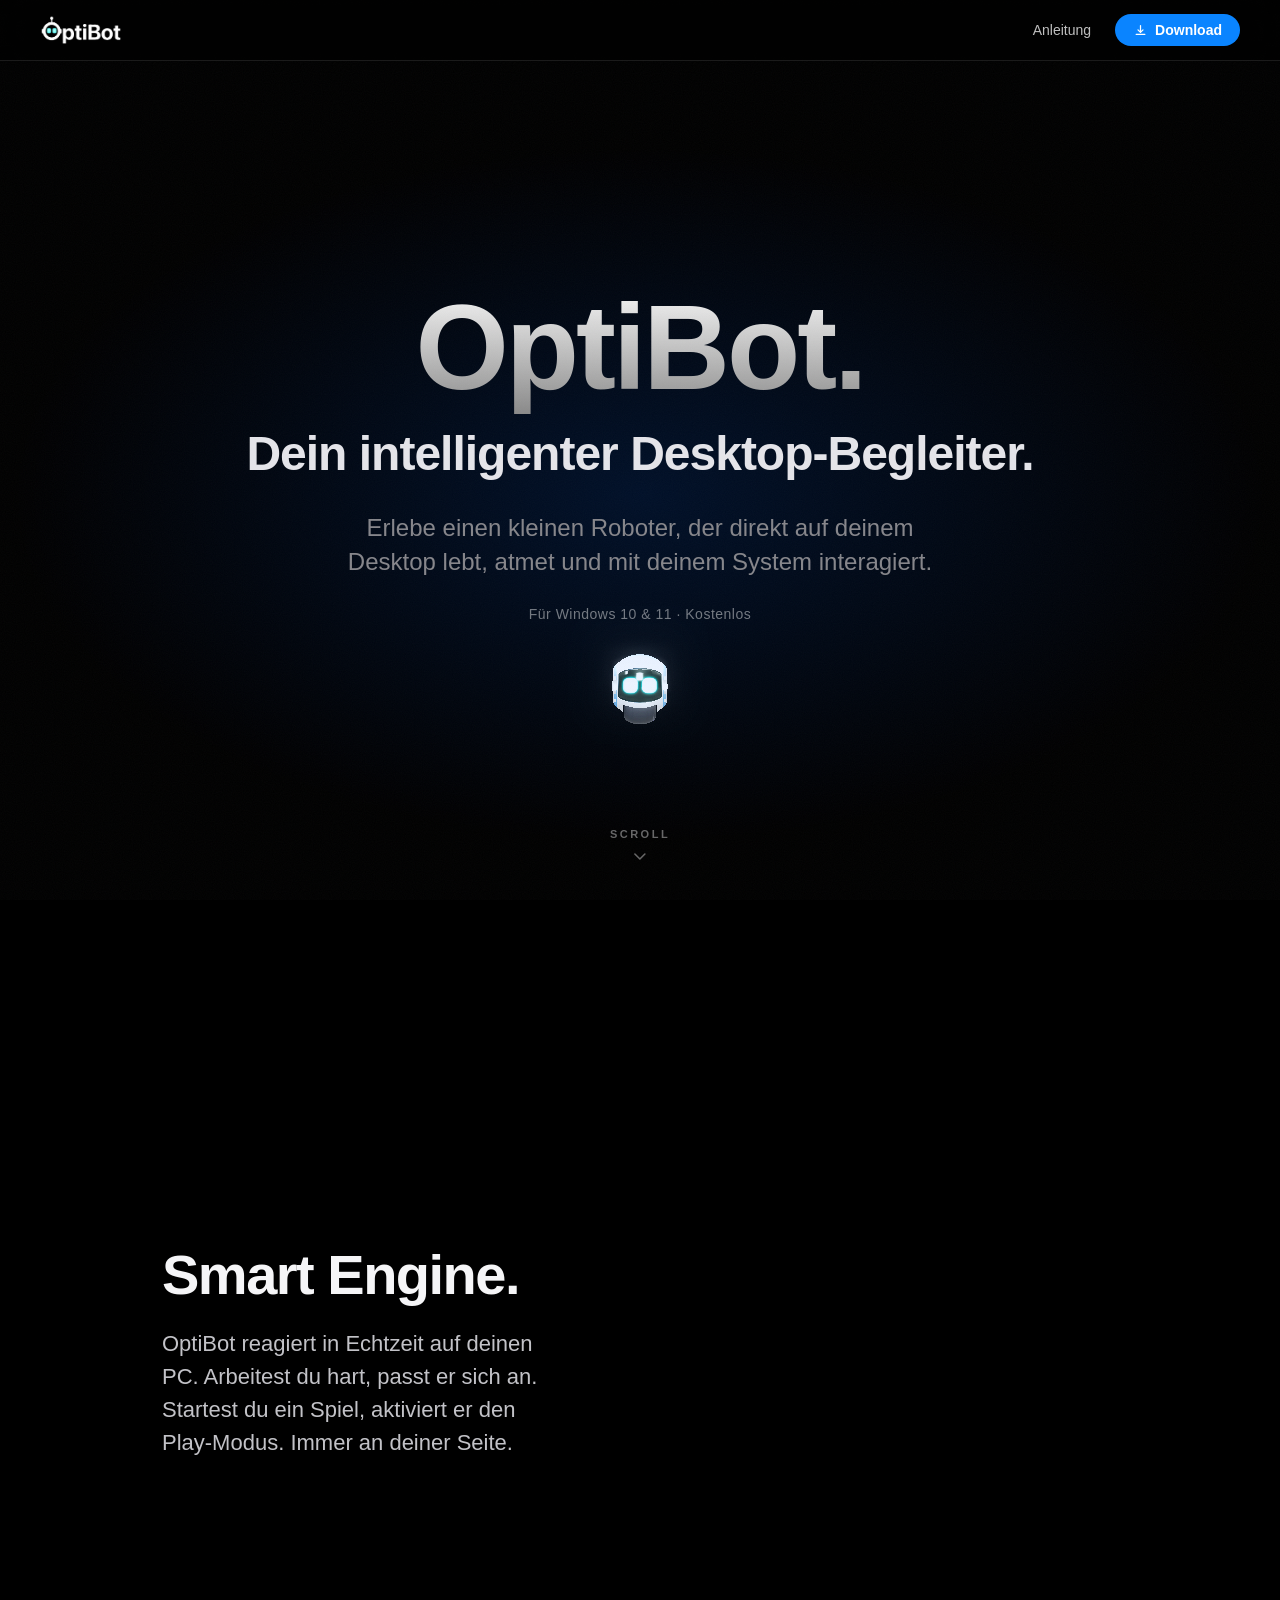
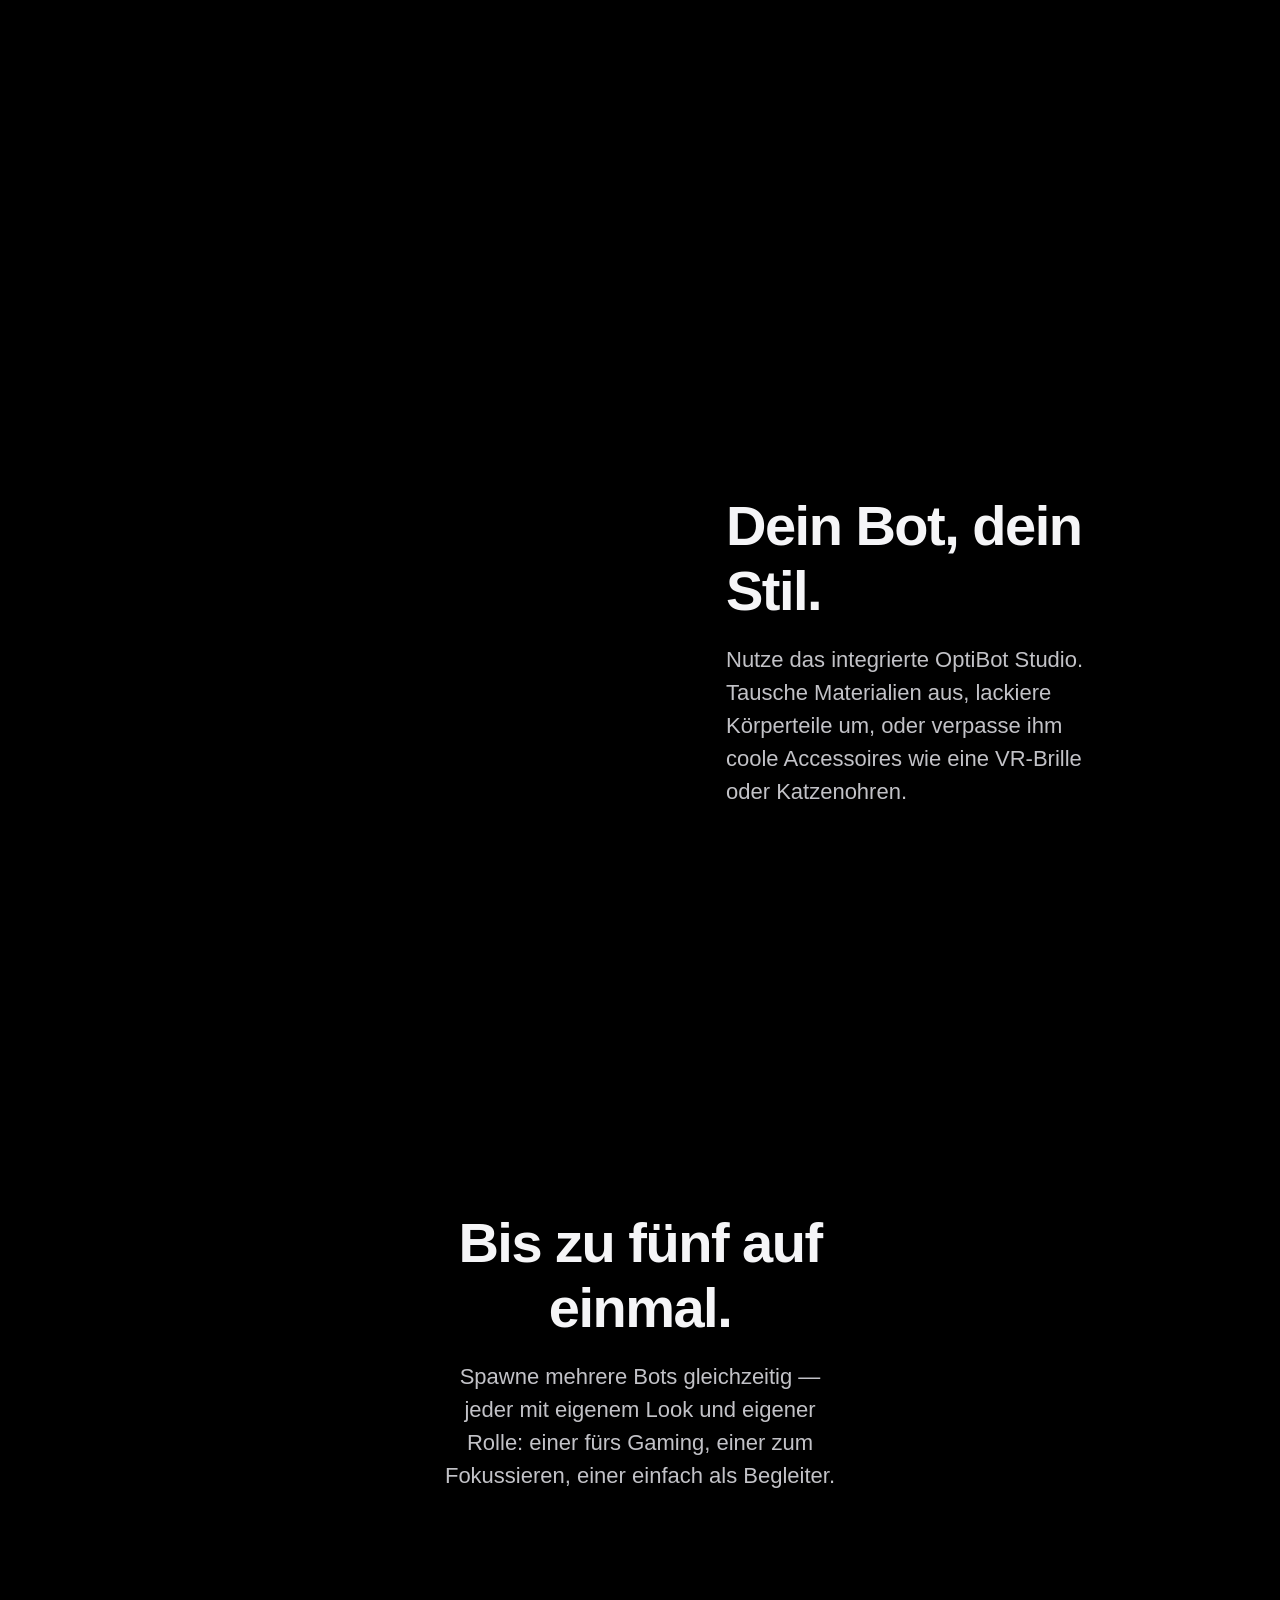
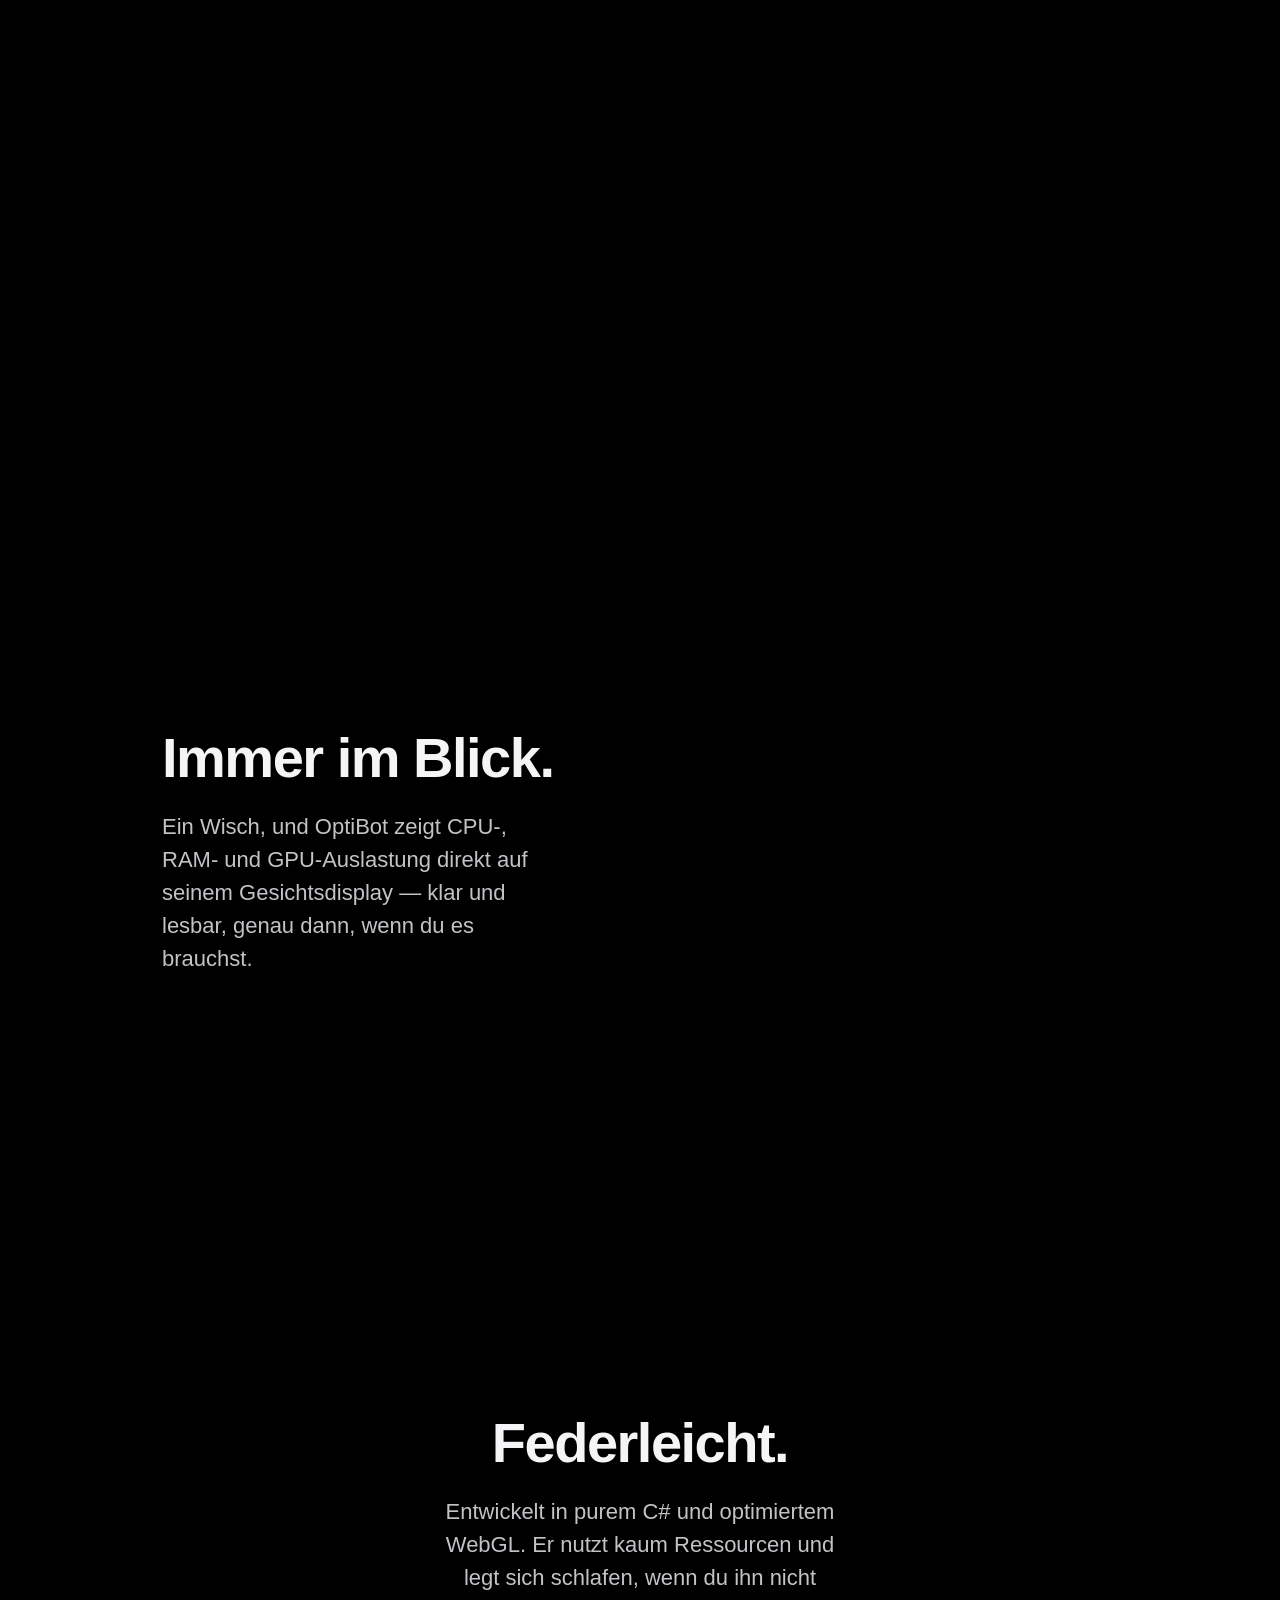
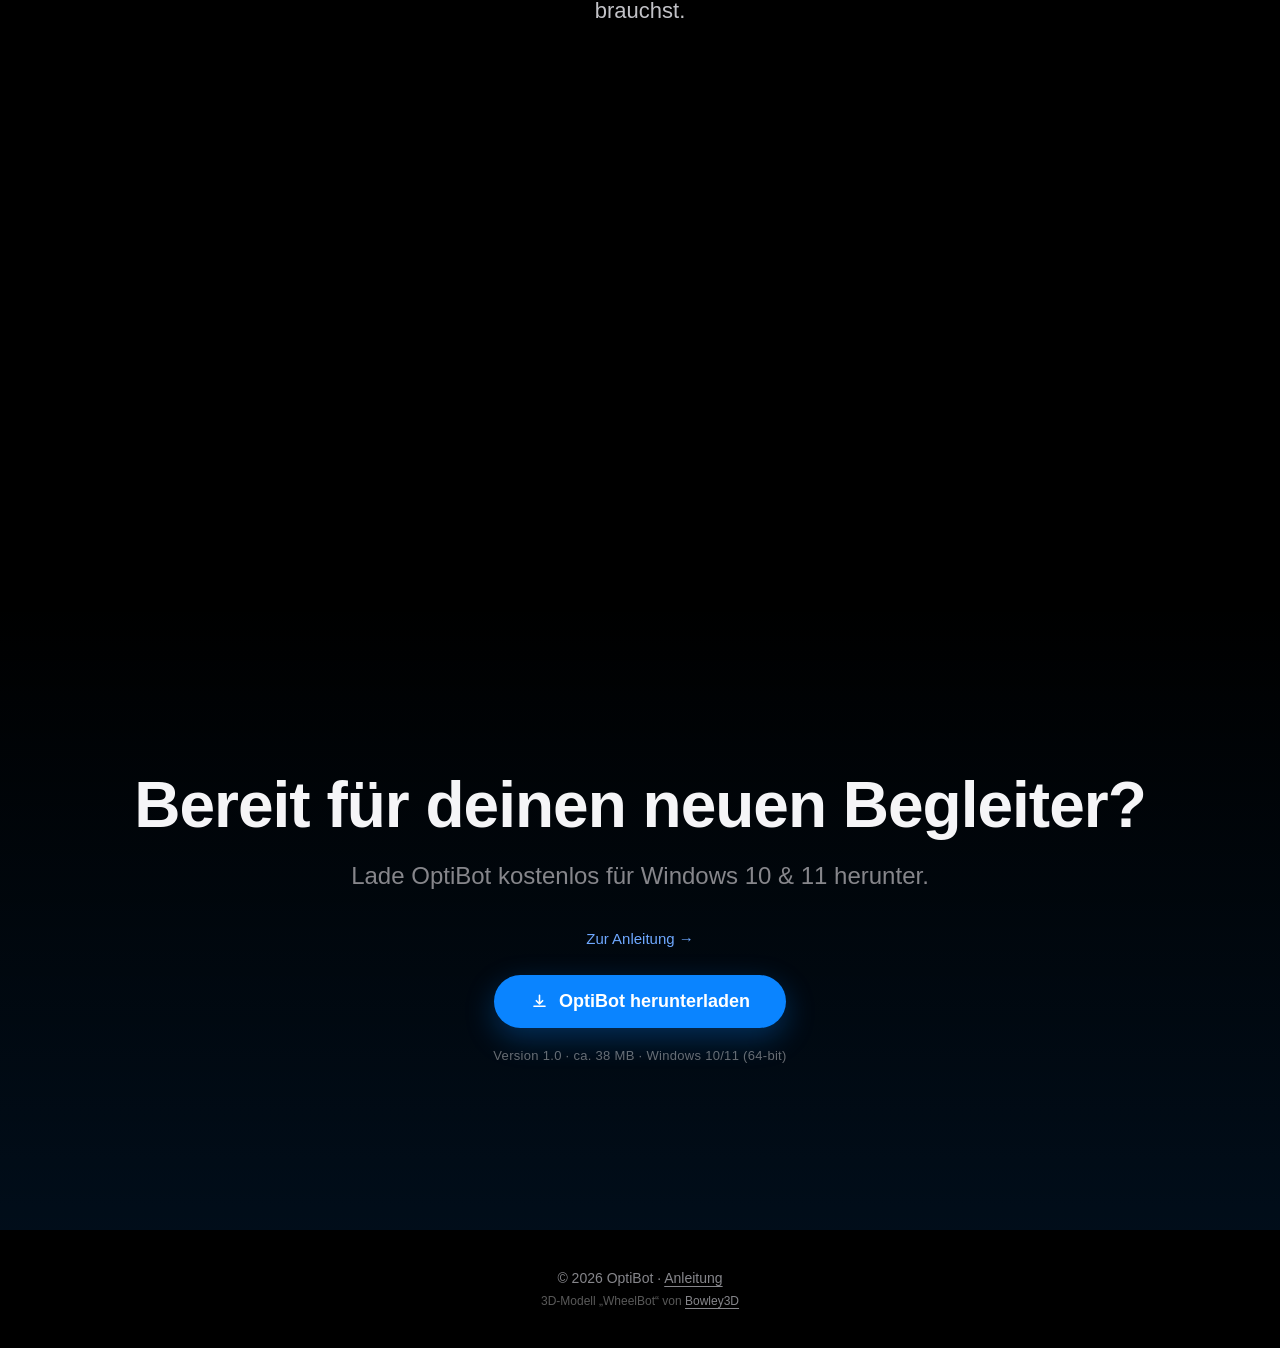
==== commit 5fe5c068: "Fix multi-bot ghost trail, richer cinematic lighting, download icons - The multi-bot lineup used one" ====
--- a/index.html
+++ b/index.html
@@ -20,7 +20,7 @@
         </a>
         <div class="nav-links">
             <a href="anleitung.html" class="btn-ghost">Anleitung</a>
-            <a href="#download" class="btn-nav">Download</a>
+            <a href="#download" class="btn-nav"><svg viewBox="0 0 24 24" fill="none" class="btn-icon"><path d="M12 4V15M12 15L8 11M12 15L16 11" stroke="currentColor" stroke-width="2" stroke-linecap="round" stroke-linejoin="round"/><path d="M5 18H19" stroke="currentColor" stroke-width="2" stroke-linecap="round"/></svg>Download</a>
         </div>
     </nav>
 
@@ -81,7 +81,7 @@
             <h1>Bereit für deinen neuen Begleiter?</h1>
             <p>Lade OptiBot kostenlos für Windows 10 &amp; 11 herunter.</p>
             <a href="anleitung.html" class="link-subtle">Zur Anleitung &rarr;</a>
-            <a href="OptiBot_Setup.exe" class="btn-large" download>OptiBot herunterladen</a>
+            <a href="OptiBot_Setup.exe" class="btn-large" download><svg viewBox="0 0 24 24" fill="none" class="btn-icon"><path d="M12 4V15M12 15L8 11M12 15L16 11" stroke="currentColor" stroke-width="2" stroke-linecap="round" stroke-linejoin="round"/><path d="M5 18H19" stroke="currentColor" stroke-width="2" stroke-linecap="round"/></svg>OptiBot herunterladen</a>
             <div class="download-meta">Version 1.0 &middot; ca. 38&nbsp;MB &middot; Windows 10/11 (64&#8209;bit)</div>
         </section>
     </main>
--- a/style.css
+++ b/style.css
@@ -7,6 +7,21 @@
     overflow-x: hidden;
 }
 
+/* Graceful degrade when WebGL genuinely can't initialize (see script.js
+   isWebGLAvailable/startFallbackMode) — a static, on-brand backdrop instead
+   of a plain black void with an invisible 3D bot that never arrives. */
+body.no-webgl {
+    background:
+        radial-gradient(ellipse 60% 45% at 50% 30%, rgba(10,132,255,0.14), transparent 70%),
+        radial-gradient(ellipse 50% 40% at 50% 80%, rgba(123,47,247,0.10), transparent 70%),
+        #000;
+}
+body.no-webgl .visual-spacer {
+    background: url('logo.png') center / 120px no-repeat;
+    opacity: 0.5;
+    filter: drop-shadow(0 0 30px rgba(25,242,255,0.25));
+}
+
 #webgl-container {
     position: fixed;
     top: 0; left: 0;
@@ -24,7 +39,13 @@
     z-index: -1;
     pointer-events: none;
     background: radial-gradient(ellipse 70% 55% at 50% 55%, var(--accent-glow, rgba(10,132,255,0.16)), transparent 72%);
-    transition: background 1.4s ease;
+    /* No CSS transition here on purpose: script.js already eases the color
+       itself (curGlowColor.lerp) and throttles how often it writes this
+       property. A transition on top of that double-eases AND forces the
+       browser to treat this full-viewport gradient as continuously
+       animating (repainting every frame) for the transition's whole
+       duration on every single update — measurably expensive layered on
+       top of the WebGL canvas's own 60fps redraw. */
 }
 
 /* Thin top-of-viewport progress bar, filled by script.js as the user scrolls
@@ -41,16 +62,20 @@
     pointer-events: none;
 }
 
-/* Subtle animated film grain — a flat pure-black background reads as
+/* Subtle static film grain — a flat pure-black background reads as
    "digital/cheap" at large sizes; a faint texture is what separates a real
-   cinematic black from a CSS black. Pure SVG turbulence, no image asset. */
+   cinematic black from a CSS black. Pure SVG turbulence, no image asset.
+   Deliberately NOT mix-blend-mode (was "overlay"): a full-viewport blended
+   layer forces the browser onto a much more expensive compositing path,
+   re-reading the actual pixels of everything underneath — including the
+   WebGL canvas — on every single one of its 60fps redraws. Plain low
+   opacity is compositor-cheap and, at 3.5%, visually almost identical. */
 #grain-overlay {
     position: fixed;
     inset: 0;
-    z-index: 150;
-    pointer-events: none;
-    opacity: 0.05;
-    mix-blend-mode: overlay;
+    z-index: 50;
+    pointer-events: none;
+    opacity: 0.035;
     background-image: url("data:image/svg+xml,%3Csvg xmlns='http://www.w3.org/2000/svg' width='180' height='180'%3E%3Cfilter id='n'%3E%3CfeTurbulence type='fractalNoise' baseFrequency='0.9' numOctaves='2' stitchTiles='stitch'/%3E%3C/filter%3E%3Crect width='100%25' height='100%25' filter='url(%23n)'/%3E%3C/svg%3E");
 }
 
@@ -95,6 +120,7 @@
 .btn-ghost:hover { color: #fff; background: rgba(255,255,255,0.08); }
 
 .btn-nav {
+    display: inline-flex; align-items: center; gap: 7px;
     color: #fff;
     text-decoration: none;
     font-size: 14px;
@@ -105,6 +131,7 @@
     transition: background 0.3s, transform 0.3s;
 }
 .btn-nav:hover { background: #007AFF; transform: scale(1.04); }
+.btn-icon { width: 15px; height: 15px; flex-shrink: 0; }
 
 main { position: relative; z-index: 10; }
 
@@ -179,7 +206,7 @@
 .download-section p { font-size: clamp(17px, 2.5vw, 24px); color: #86868b; margin-bottom: 40px; }
 
 .btn-large {
-    display: inline-block;
+    display: inline-flex; align-items: center; gap: 10px;
     color: #fff;
     text-decoration: none;
     font-size: 18px;
@@ -191,6 +218,7 @@
     box-shadow: 0 10px 30px rgba(10,132,255,0.3);
 }
 .btn-large:hover { background: #007AFF; transform: scale(1.05); }
+.btn-large .btn-icon { width: 19px; height: 19px; }
 
 .download-meta { margin-top: 20px; font-size: 13px; color: rgba(255,255,255,0.4); letter-spacing: 0.3px; }
 /* Sits between the intro paragraph and the CTA button rather than after
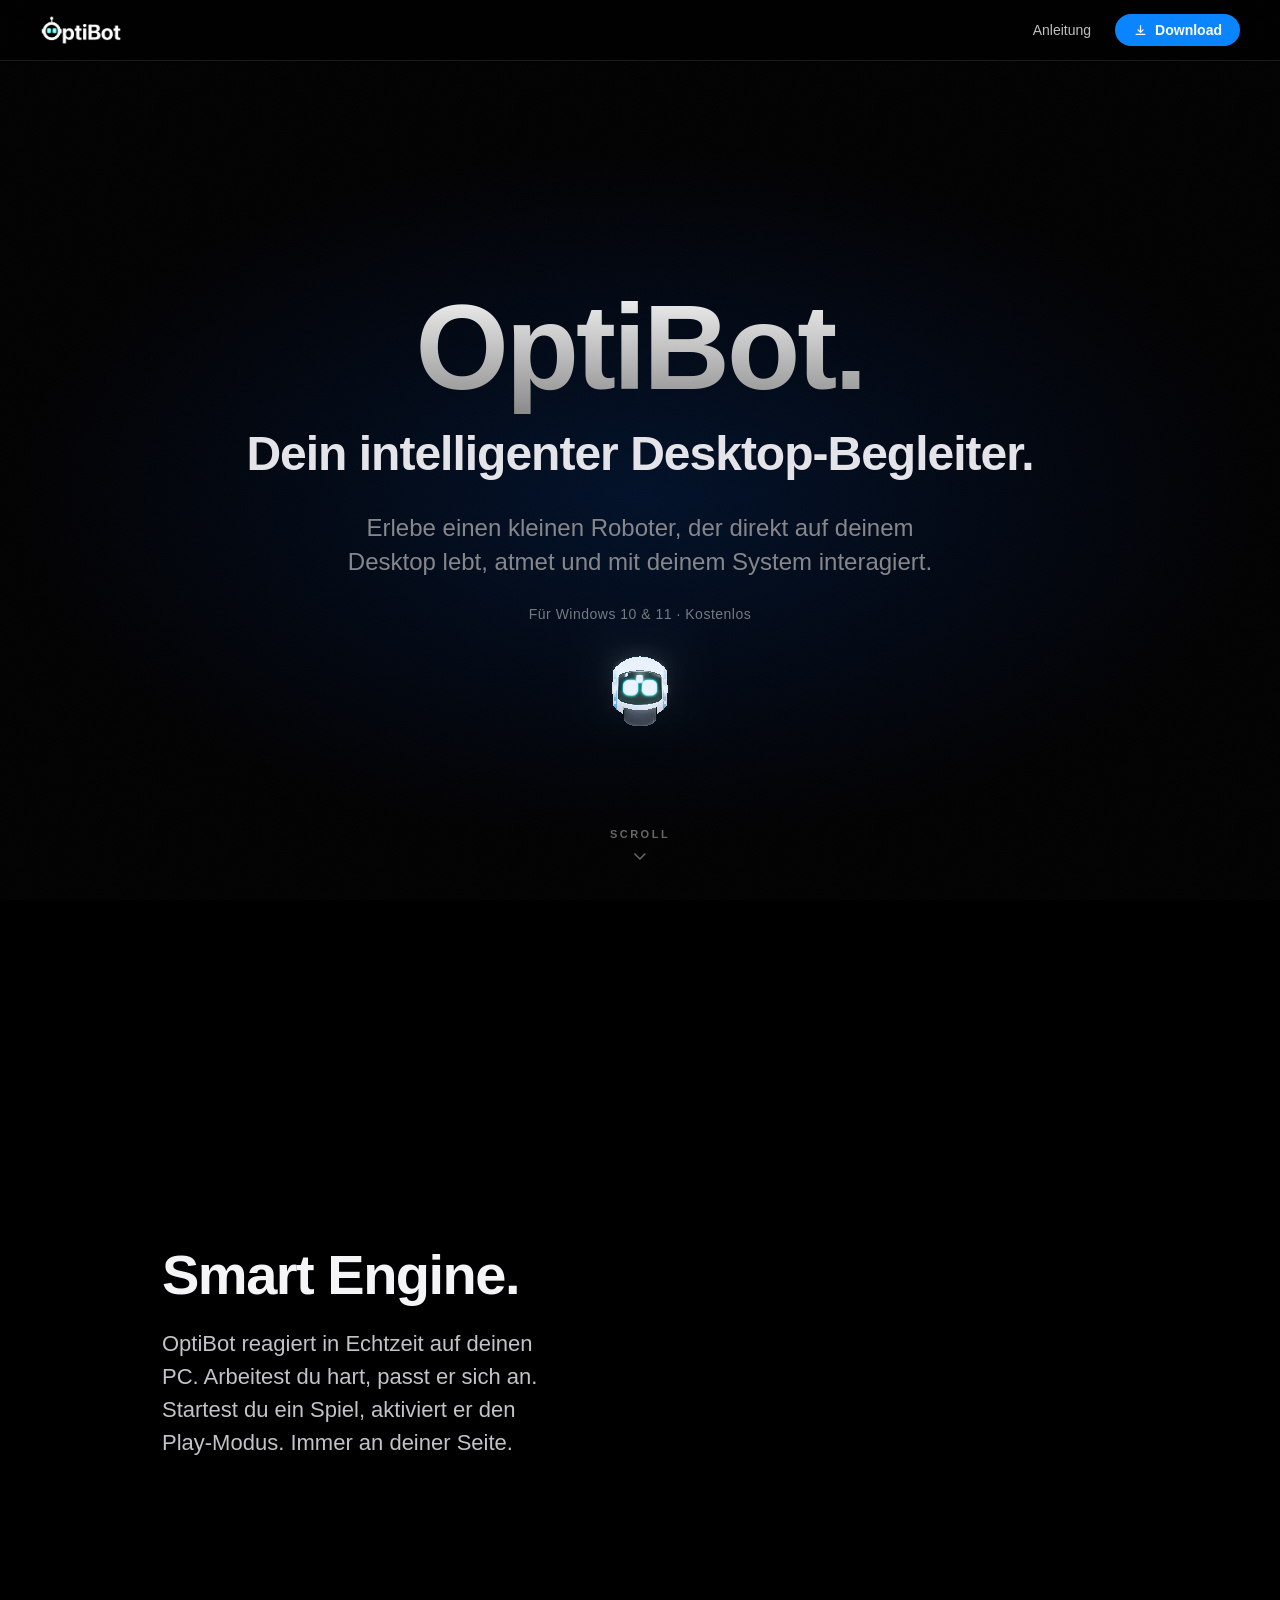
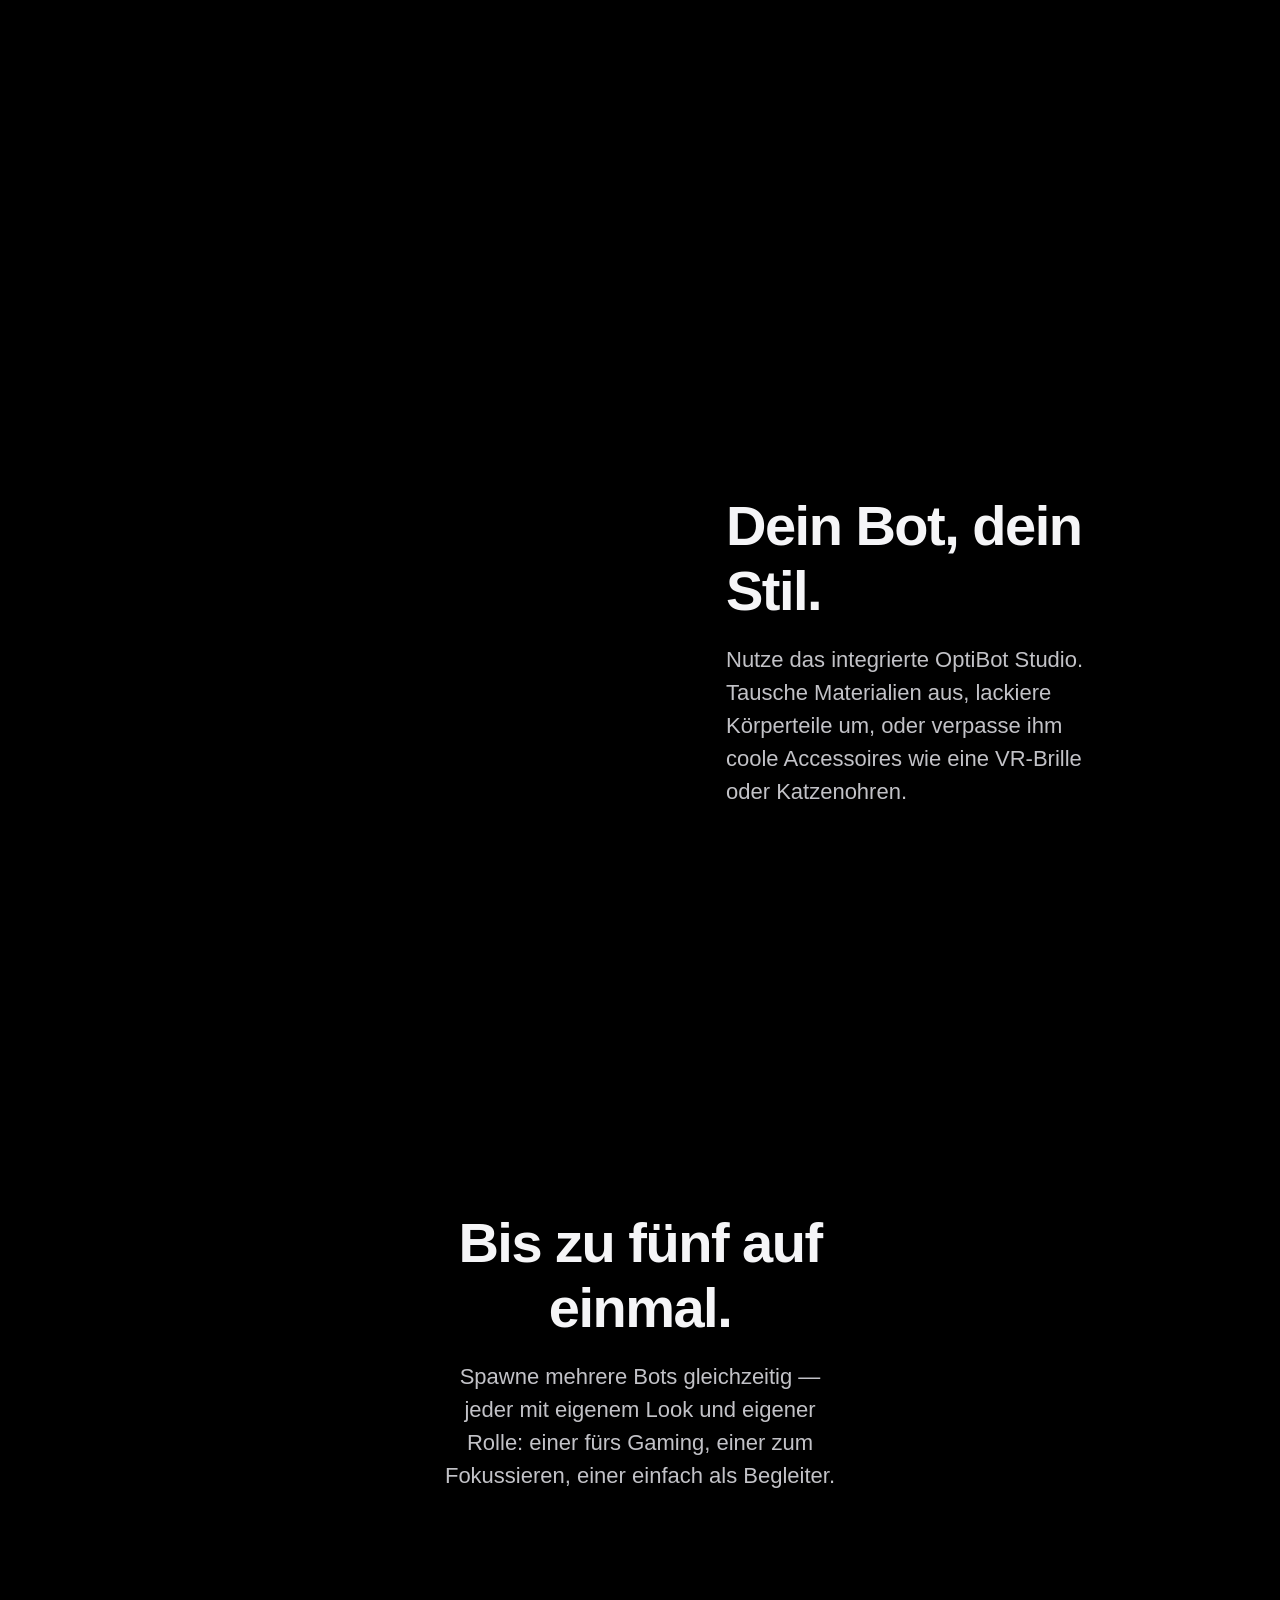
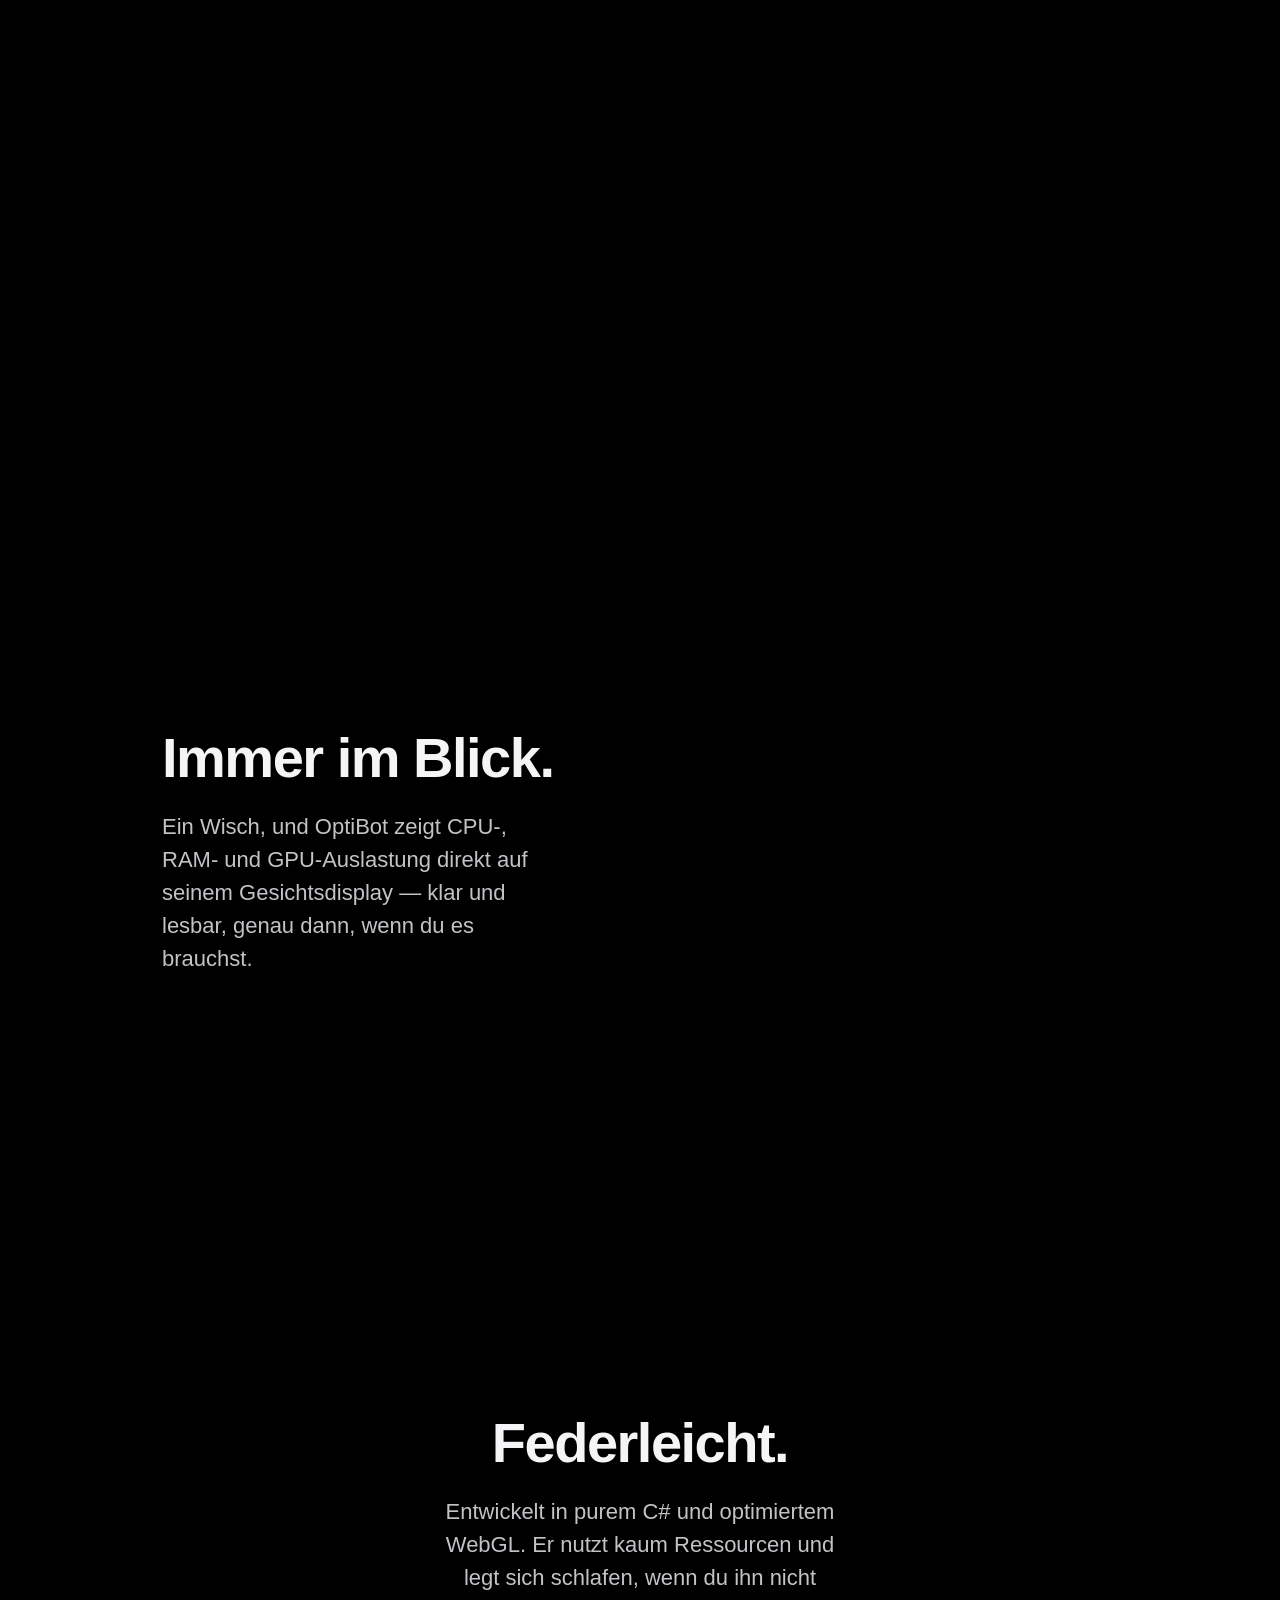
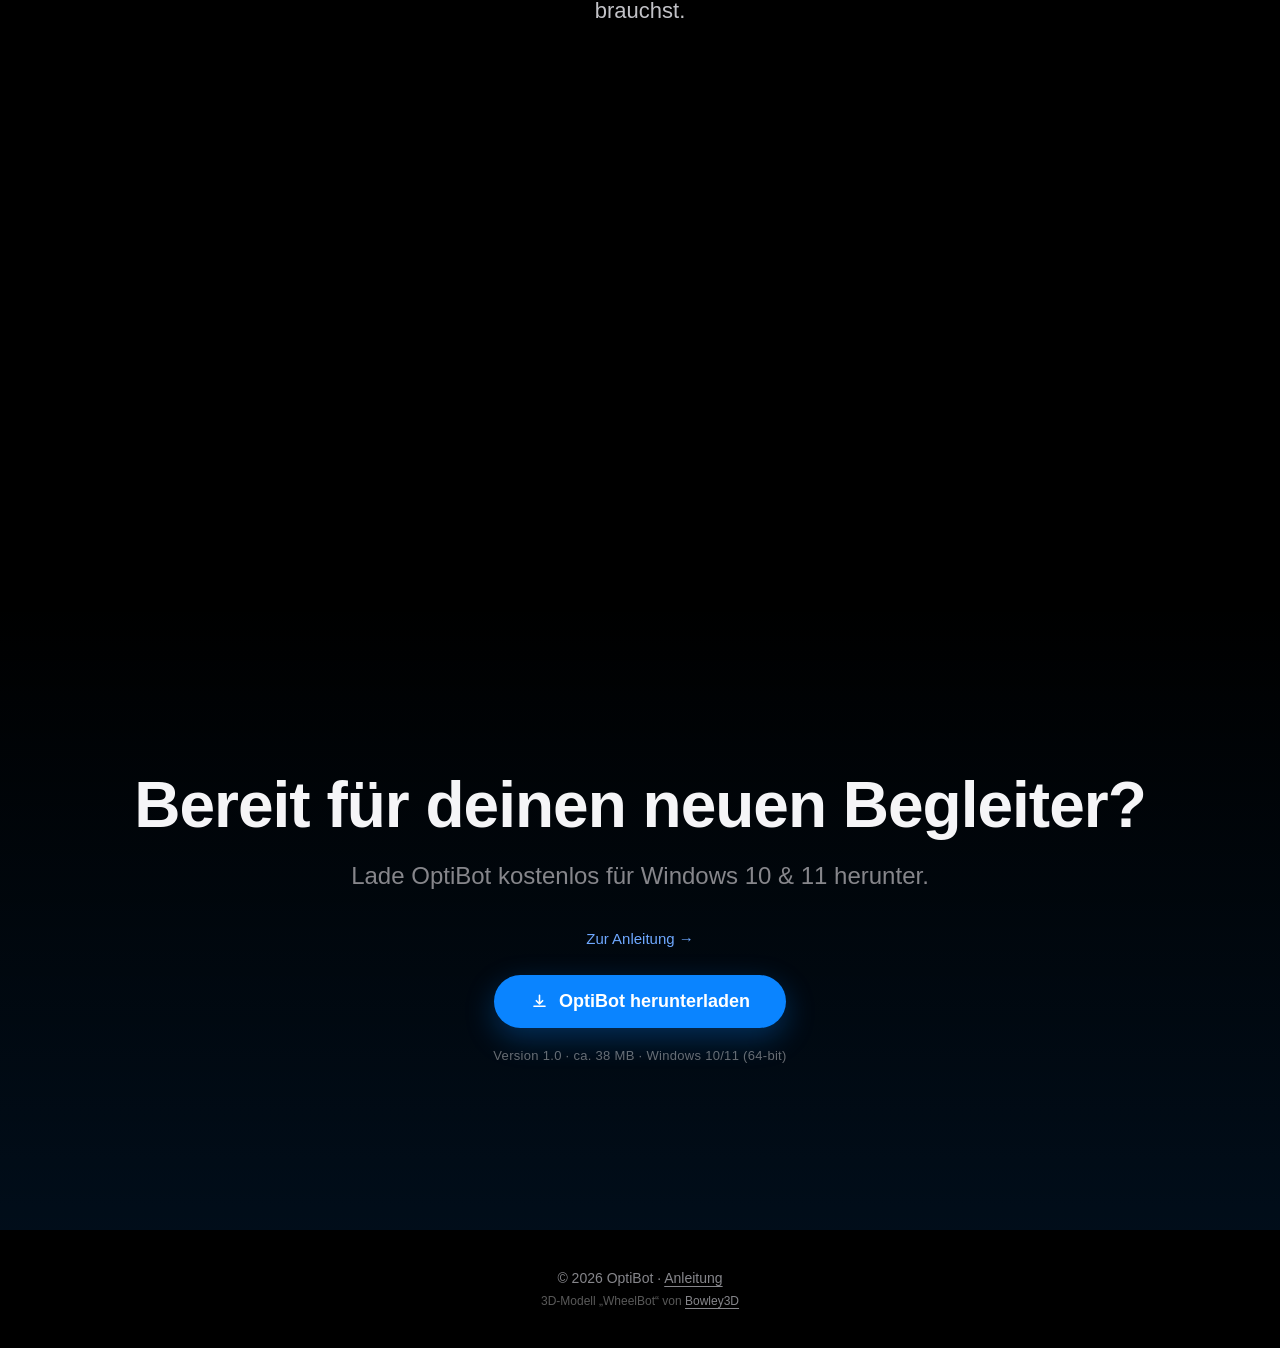
==== commit 1dba9309: "Diagnose the "static tiny bot" report: root cause is browser/GPU, not code Reproduced the exact symp" ====
--- a/index.html
+++ b/index.html
@@ -30,6 +30,7 @@
             <h2>Dein intelligenter Desktop-Begleiter.</h2>
             <p>Erlebe einen kleinen Roboter, der direkt auf deinem Desktop lebt, atmet und mit deinem System interagiert.</p>
             <div class="hero-meta">Für Windows 10 &amp; 11 &middot; Kostenlos</div>
+            <div class="hero-fallback-mark"></div>
         </section>
 
         <div id="scroll-hint">
--- a/style.css
+++ b/style.css
@@ -17,9 +17,20 @@
         #000;
 }
 body.no-webgl .visual-spacer {
-    background: url('logo.png') center / 120px no-repeat;
-    opacity: 0.5;
+    background: url('logo.png') center / 160px no-repeat;
+    opacity: 0.6;
     filter: drop-shadow(0 0 30px rgba(25,242,255,0.25));
+}
+/* The hero has no .visual-spacer (its layout is centered, not split), so
+   it showed nothing at all in fallback mode — the very first thing a
+   visitor sees would have been just text on black, no mark at all. */
+.hero-fallback-mark { display: none; }
+body.no-webgl .hero-fallback-mark {
+    display: block;
+    width: 140px; height: 140px; margin: 32px auto 0;
+    background: url('logo.png') center / contain no-repeat;
+    opacity: 0.65;
+    filter: drop-shadow(0 0 30px rgba(25,242,255,0.3));
 }
 
 #webgl-container {
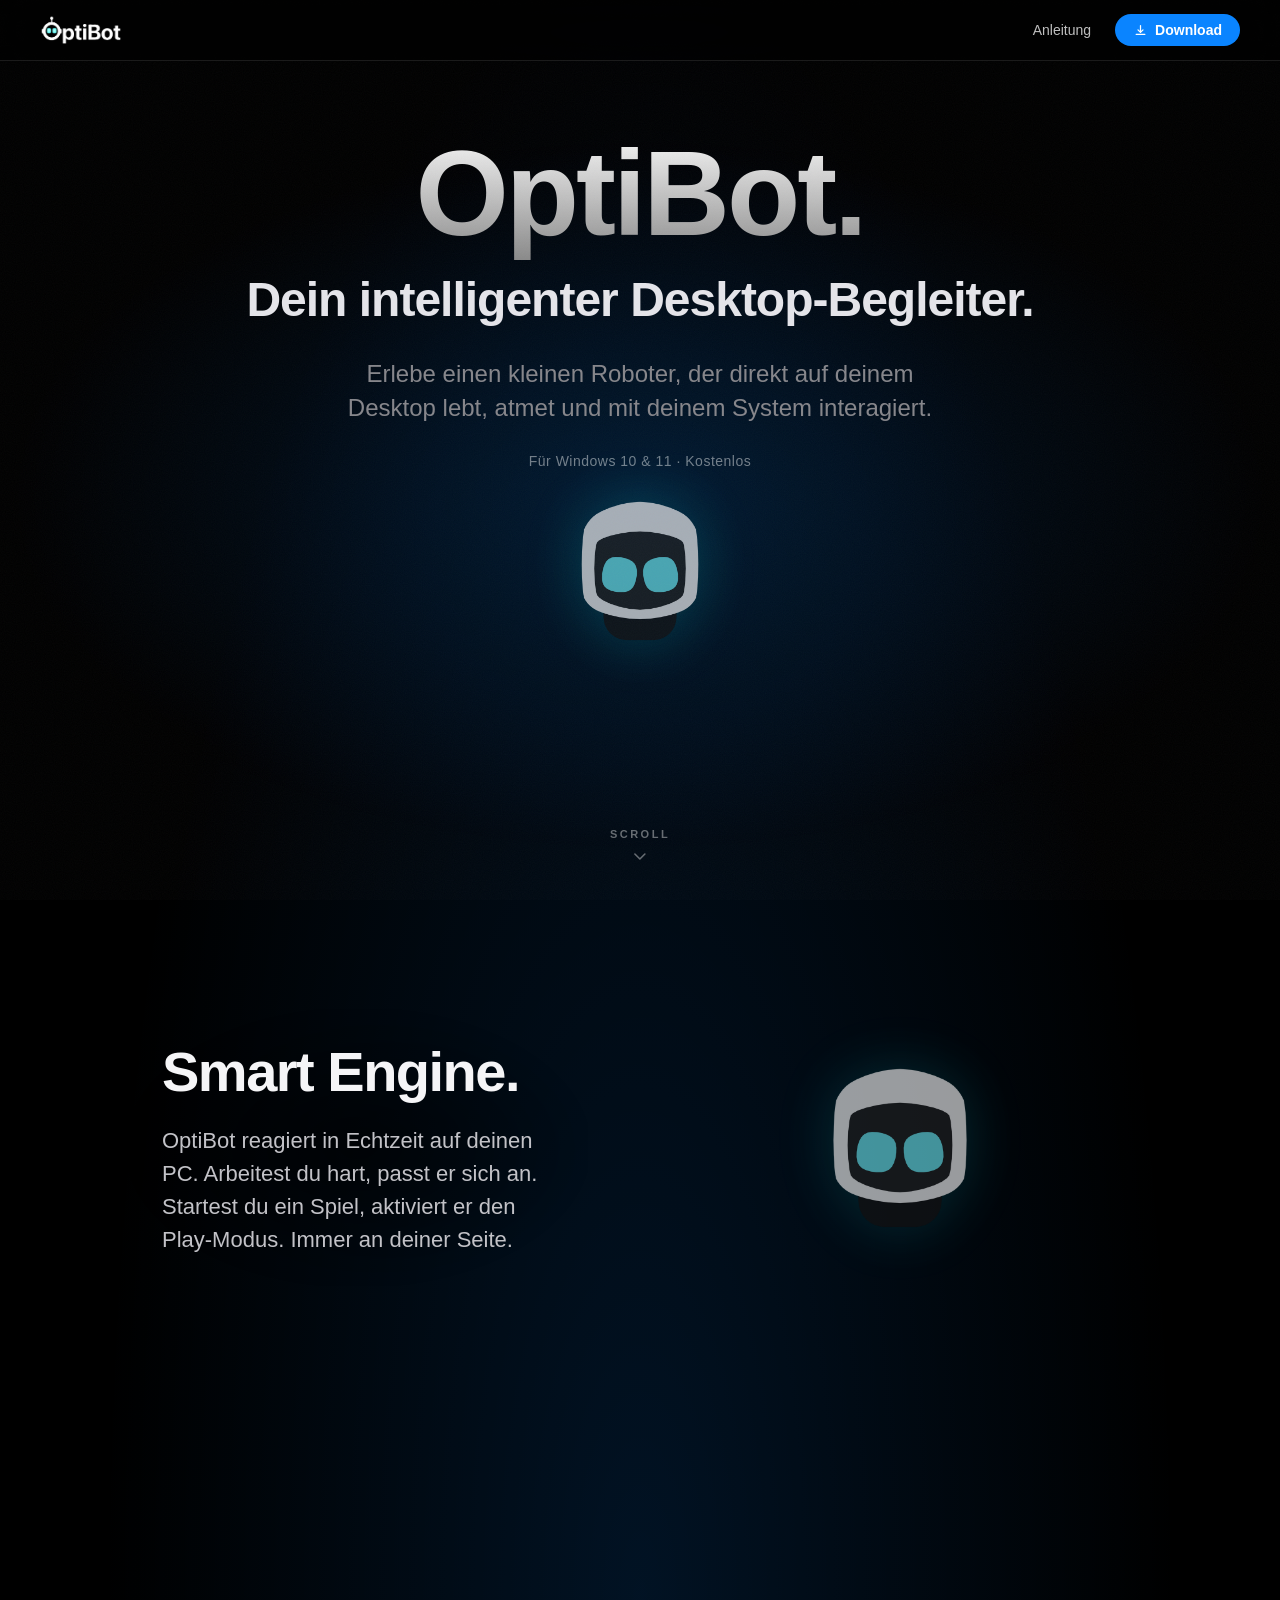
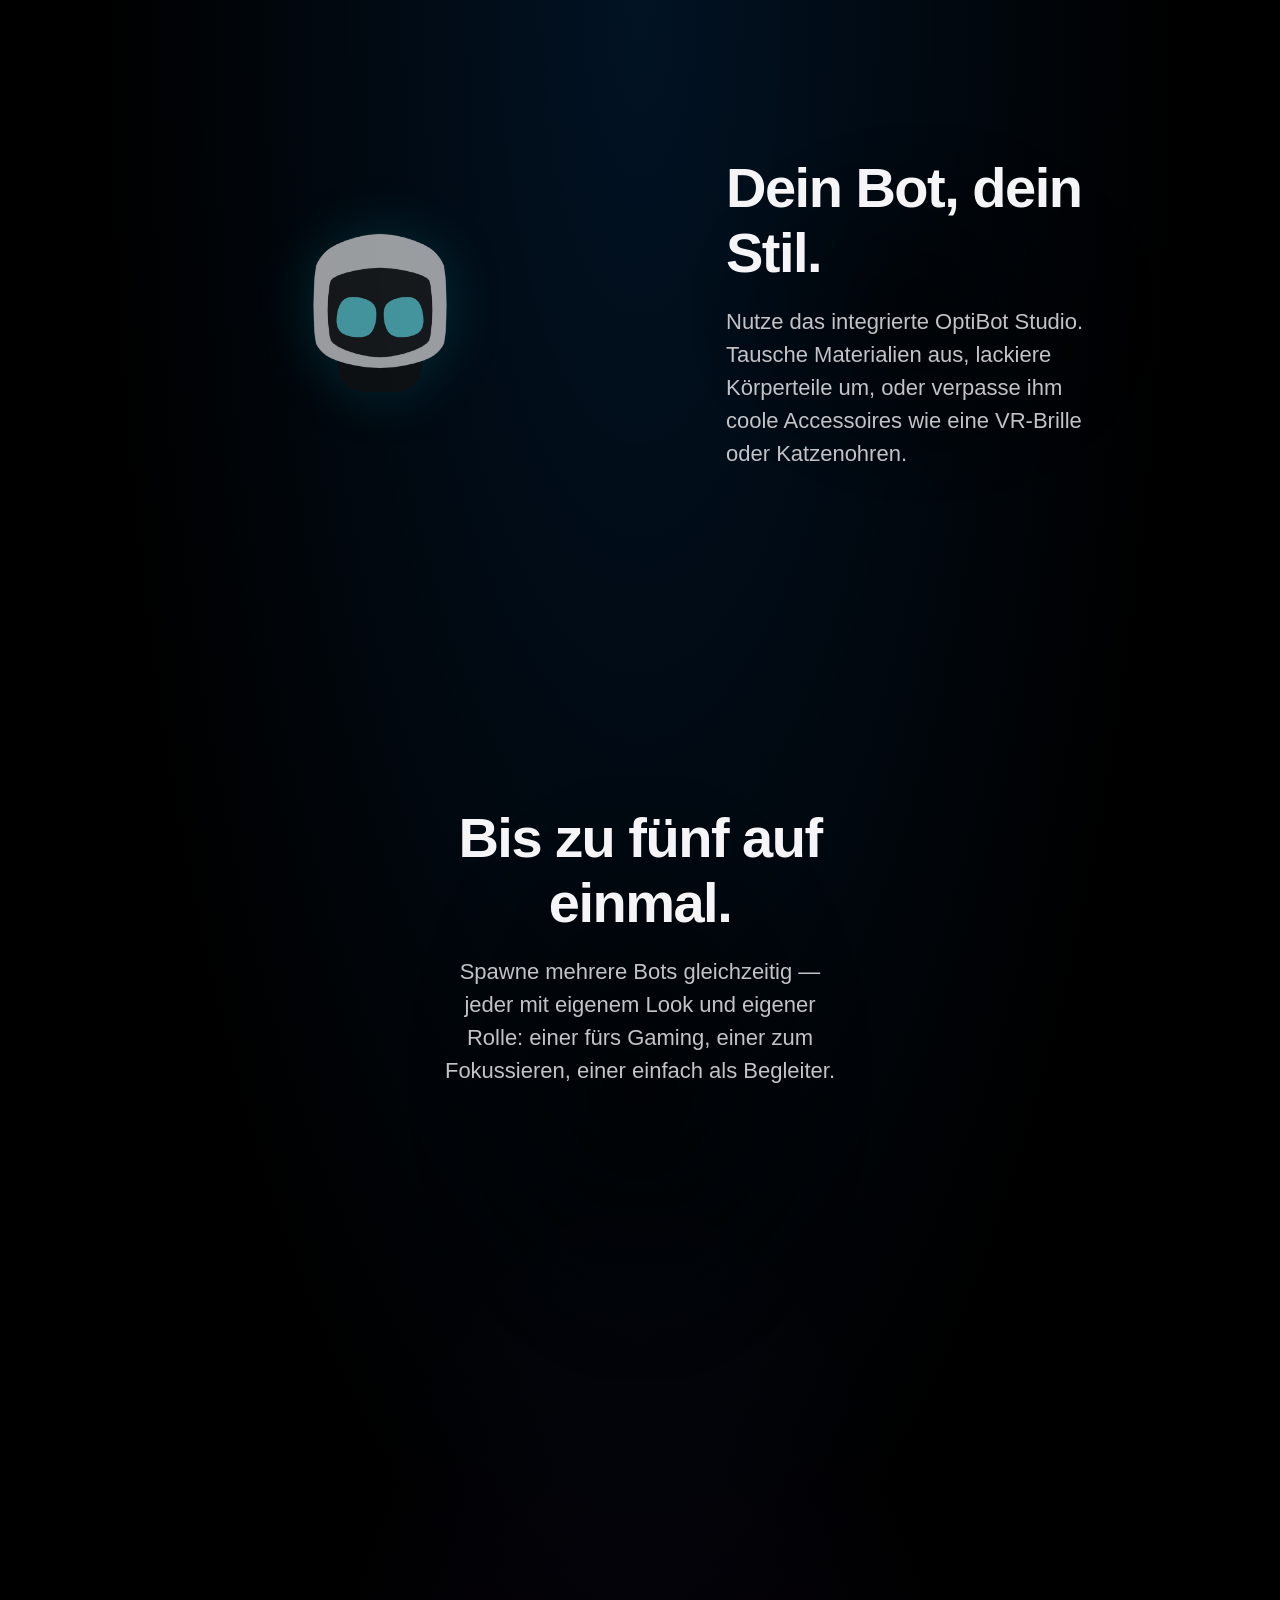
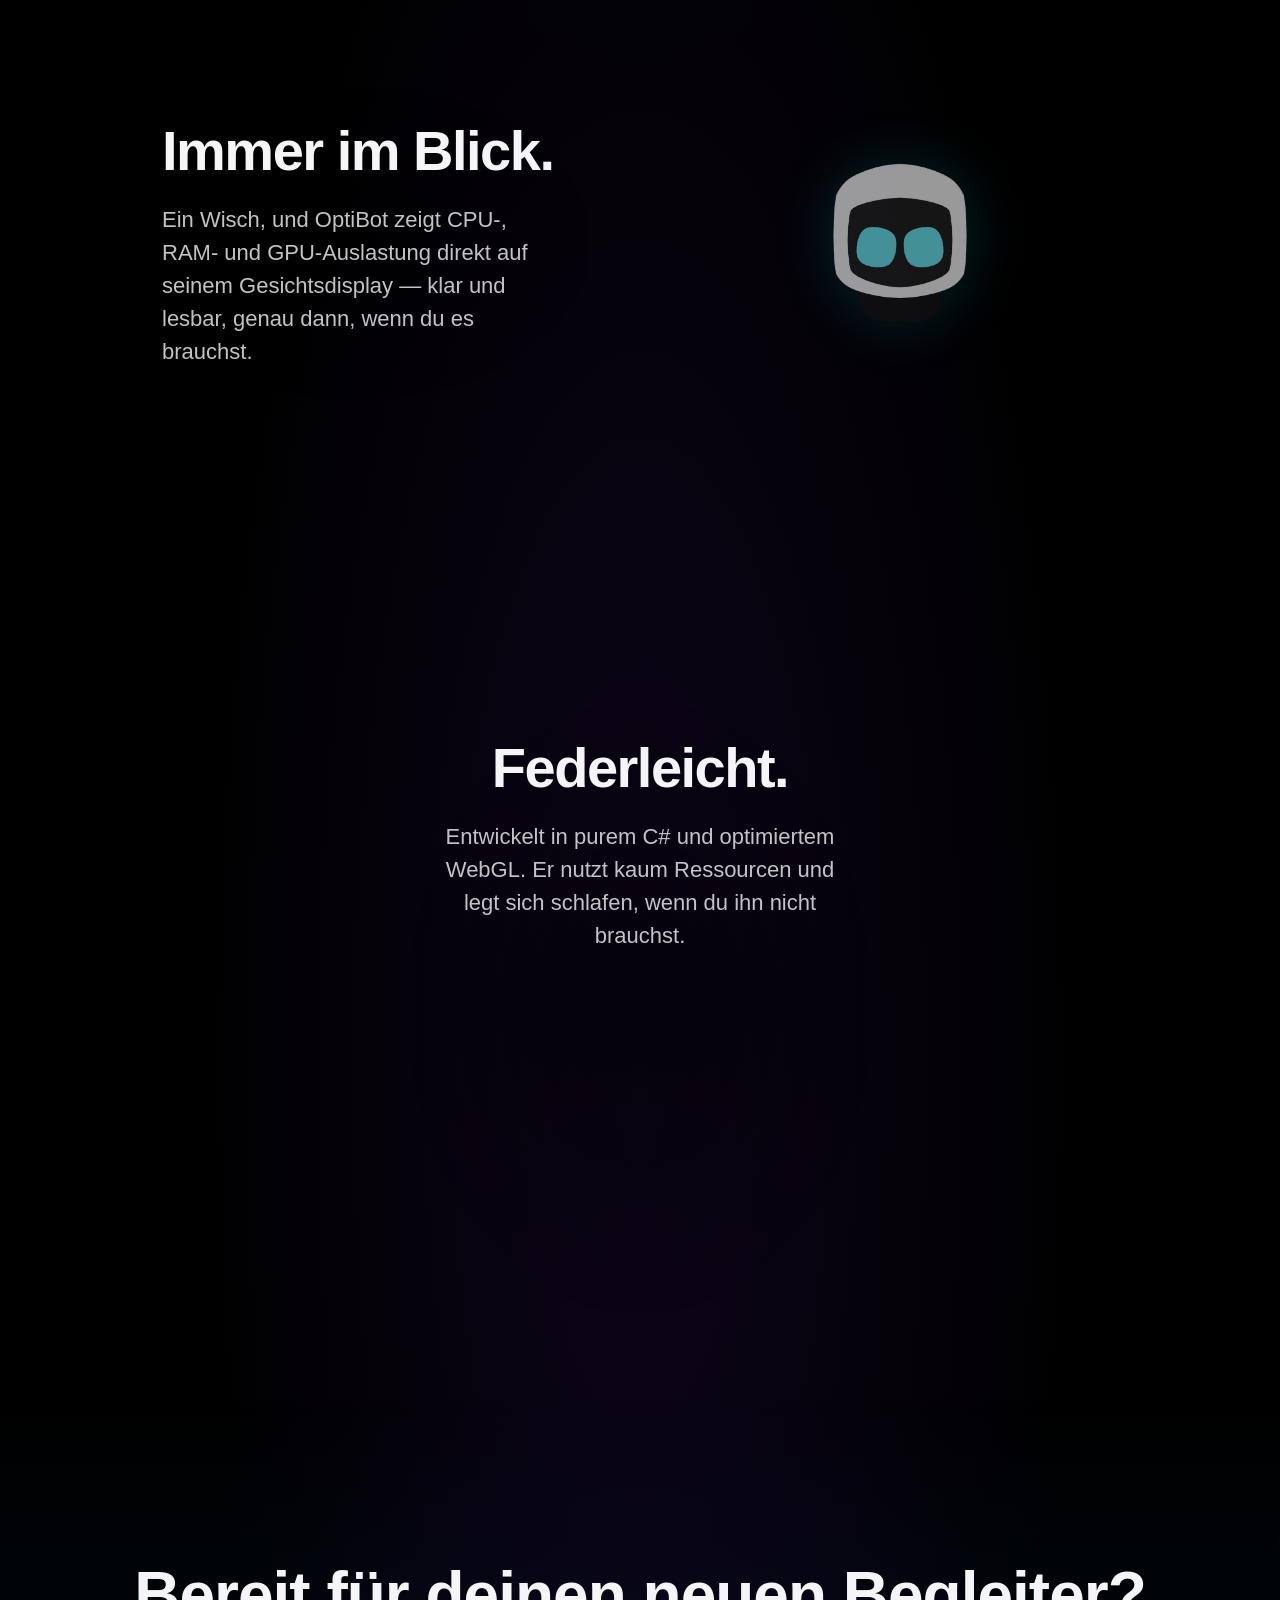
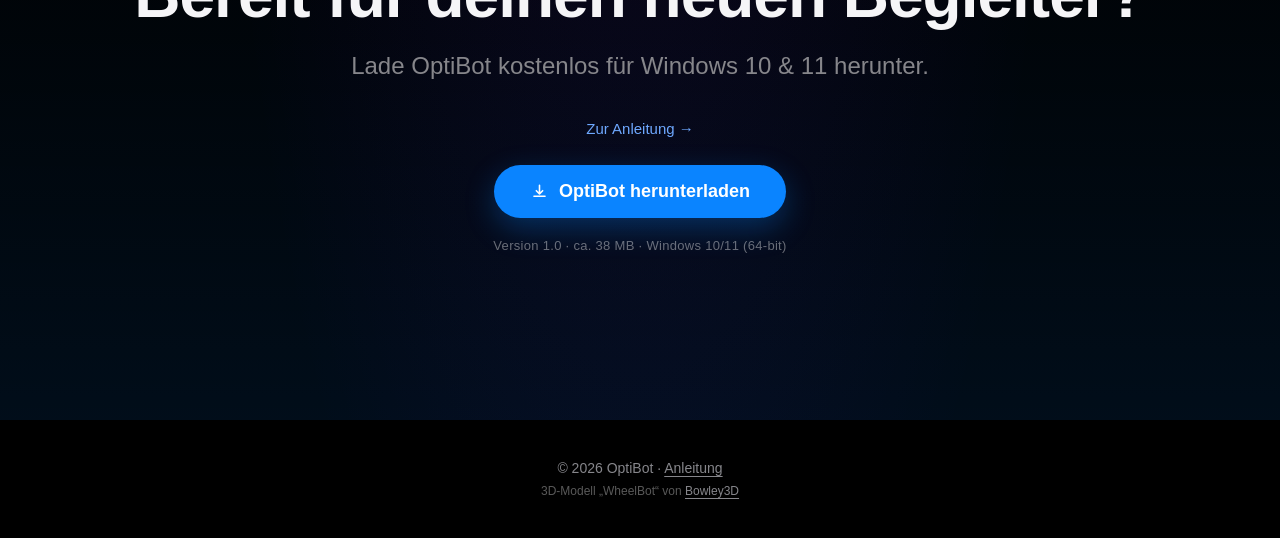
==== commit 61c644f6: "Fix scroll progress calculation and mobile keyframes" ====
--- a/index.html
+++ b/index.html
@@ -107,6 +107,6 @@
     <script src="threejs/postprocessing/UnrealBloomPass.js"></script>
     <script src="threejs/postprocessing/EffectComposer.js"></script>
 
-    <script src="script.js"></script>
+    <script src="script.js?v=2"></script>
 </body>
 </html>
--- a/style.css
+++ b/style.css
@@ -147,14 +147,14 @@
 main { position: relative; z-index: 10; }
 
 section {
-    min-height: 100vh;
+    min-height: 85vh;
     display: flex;
     flex-direction: column;
     justify-content: center;
     padding: 80px 10%;
     opacity: 0;
-    transform: translateY(40px);
-    transition: opacity 1s cubic-bezier(0.16, 1, 0.3, 1), transform 1s cubic-bezier(0.16, 1, 0.3, 1);
+    transform: translateY(15px);
+    transition: opacity 0.55s cubic-bezier(0.16, 1, 0.3, 1), transform 0.55s cubic-bezier(0.16, 1, 0.3, 1);
 }
 section.visible {
     opacity: 1;
@@ -256,7 +256,7 @@
     .brand img.wordmark { height: 24px; }
 
     section { padding: 70px 6%; min-height: auto; }
-    .hero { min-height: 100vh; }
+    .hero { min-height: 85vh; }
 
     .feature,
     .feature-right,
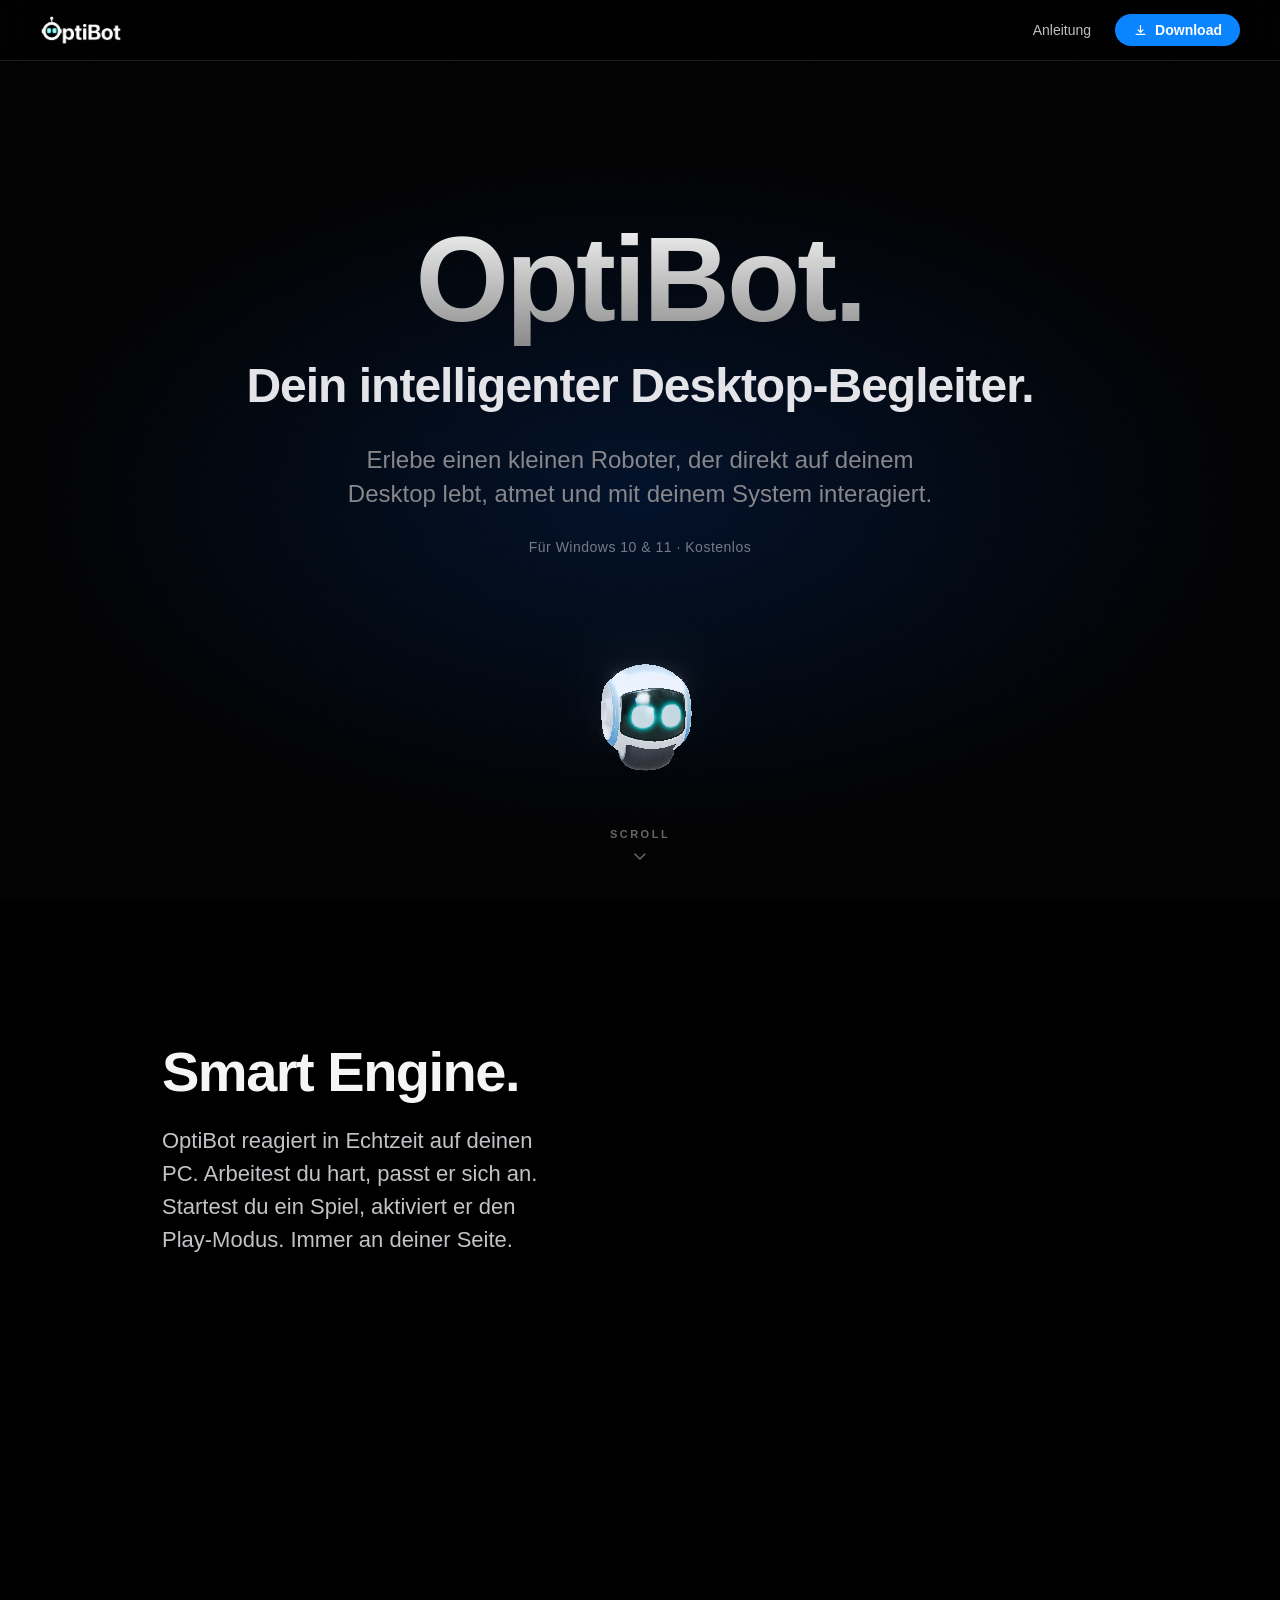
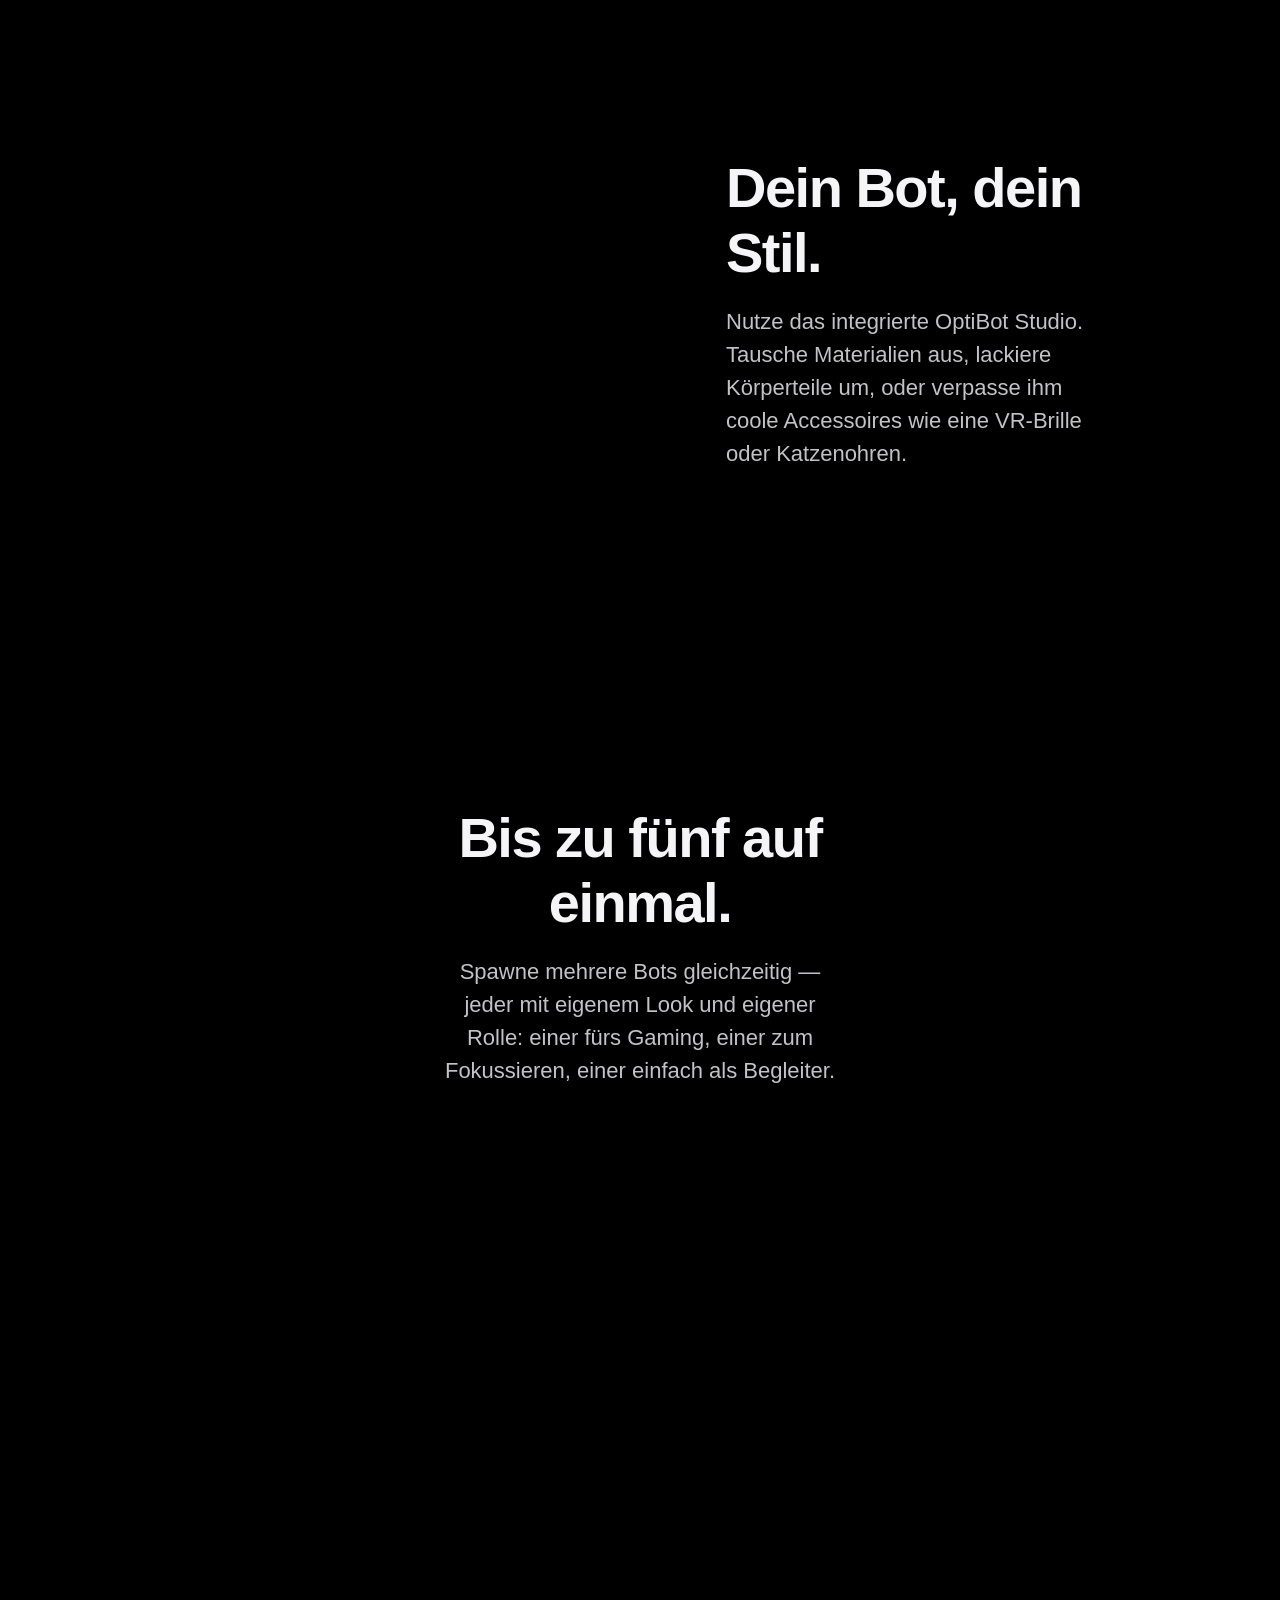
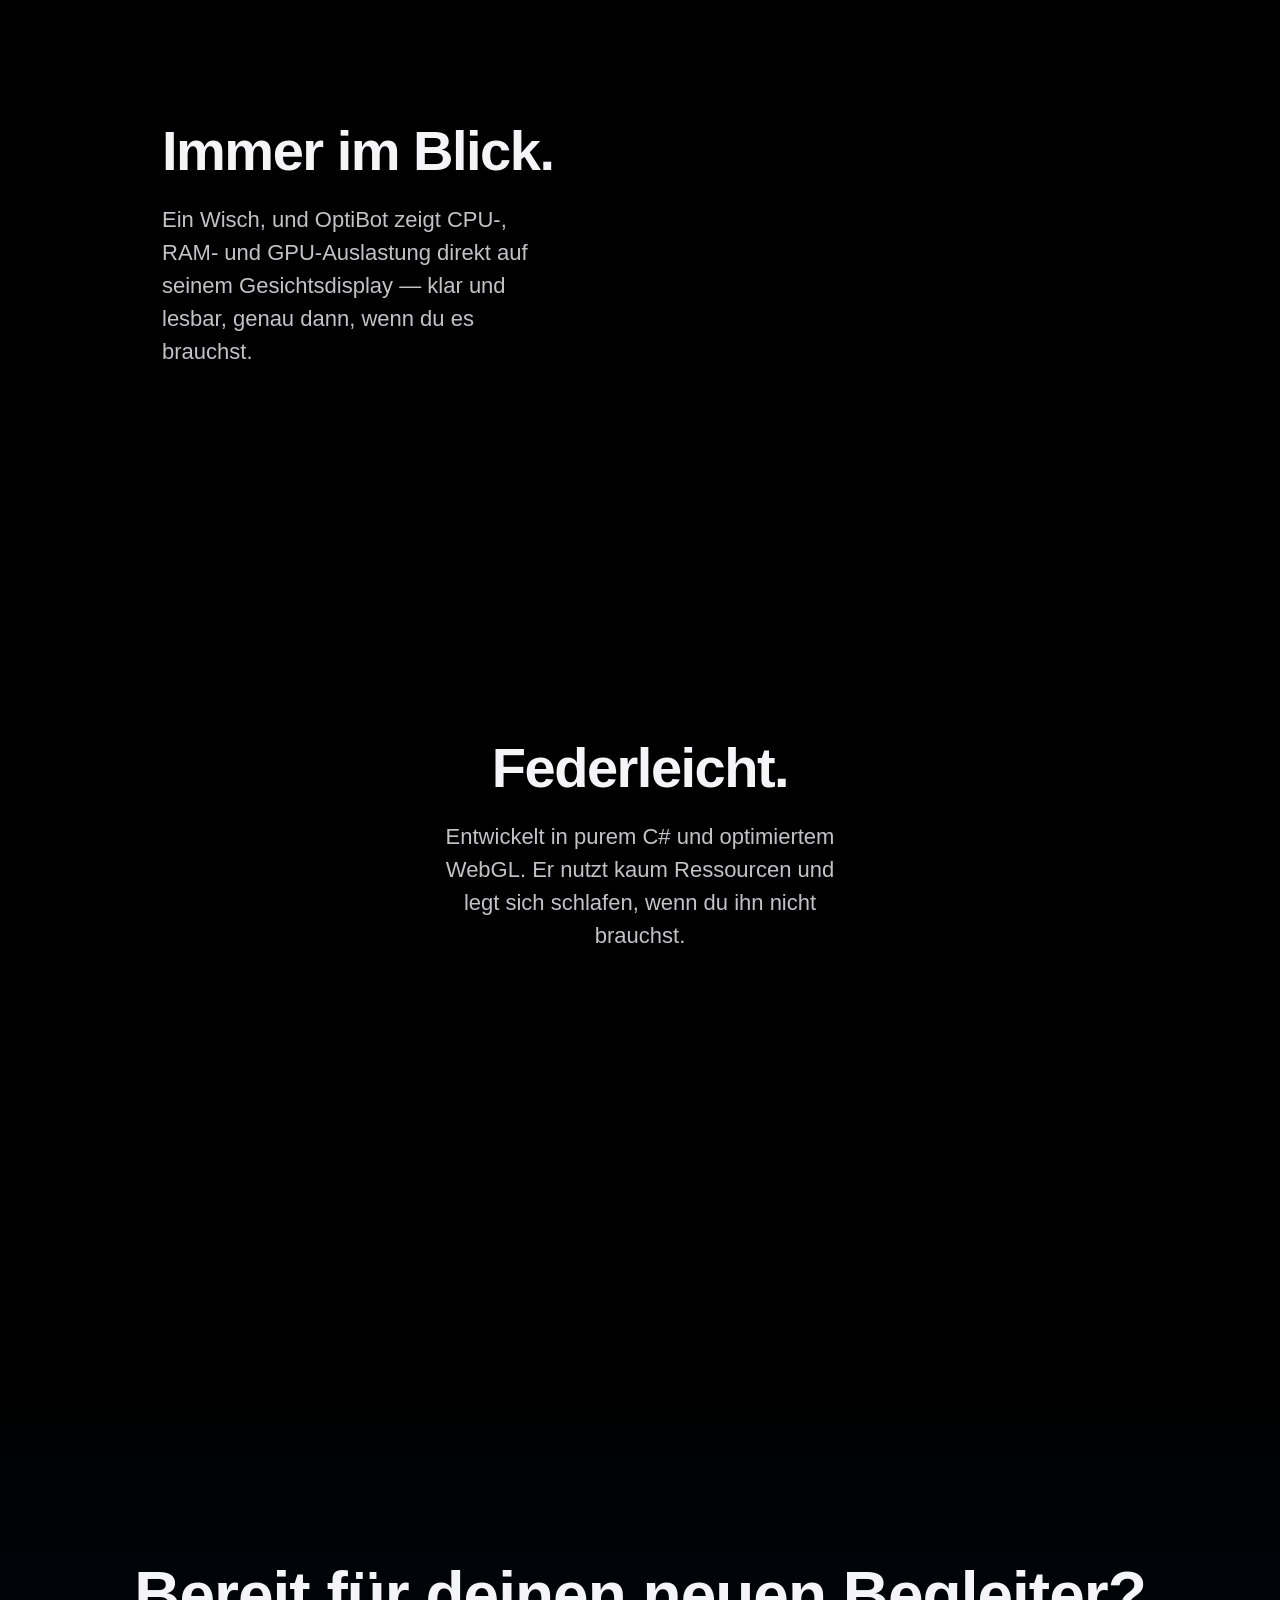
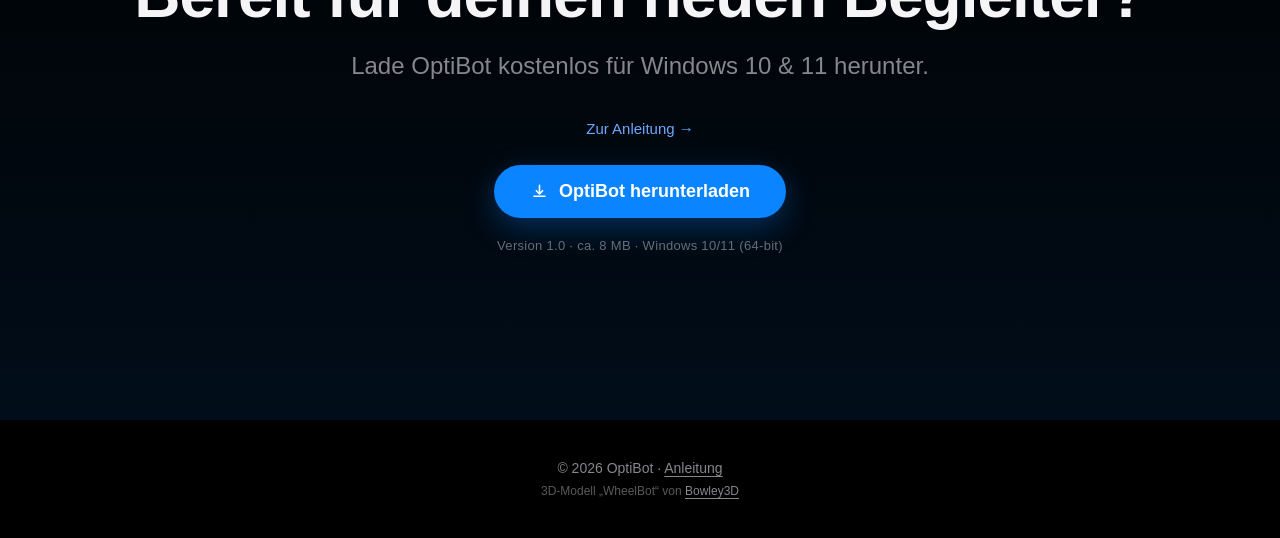
==== commit 3d975b74: "Fix stale download size on the homepage (38 MB -> ~8 MB) The installer has been a clean ~8MB payload" ====
--- a/index.html
+++ b/index.html
@@ -83,7 +83,7 @@
             <p>Lade OptiBot kostenlos für Windows 10 &amp; 11 herunter.</p>
             <a href="anleitung.html" class="link-subtle">Zur Anleitung &rarr;</a>
             <a href="OptiBot_Setup.exe" class="btn-large" download><svg viewBox="0 0 24 24" fill="none" class="btn-icon"><path d="M12 4V15M12 15L8 11M12 15L16 11" stroke="currentColor" stroke-width="2" stroke-linecap="round" stroke-linejoin="round"/><path d="M5 18H19" stroke="currentColor" stroke-width="2" stroke-linecap="round"/></svg>OptiBot herunterladen</a>
-            <div class="download-meta">Version 1.0 &middot; ca. 38&nbsp;MB &middot; Windows 10/11 (64&#8209;bit)</div>
+            <div class="download-meta">Version 1.0 &middot; ca. 8&nbsp;MB &middot; Windows 10/11 (64&#8209;bit)</div>
         </section>
     </main>
 
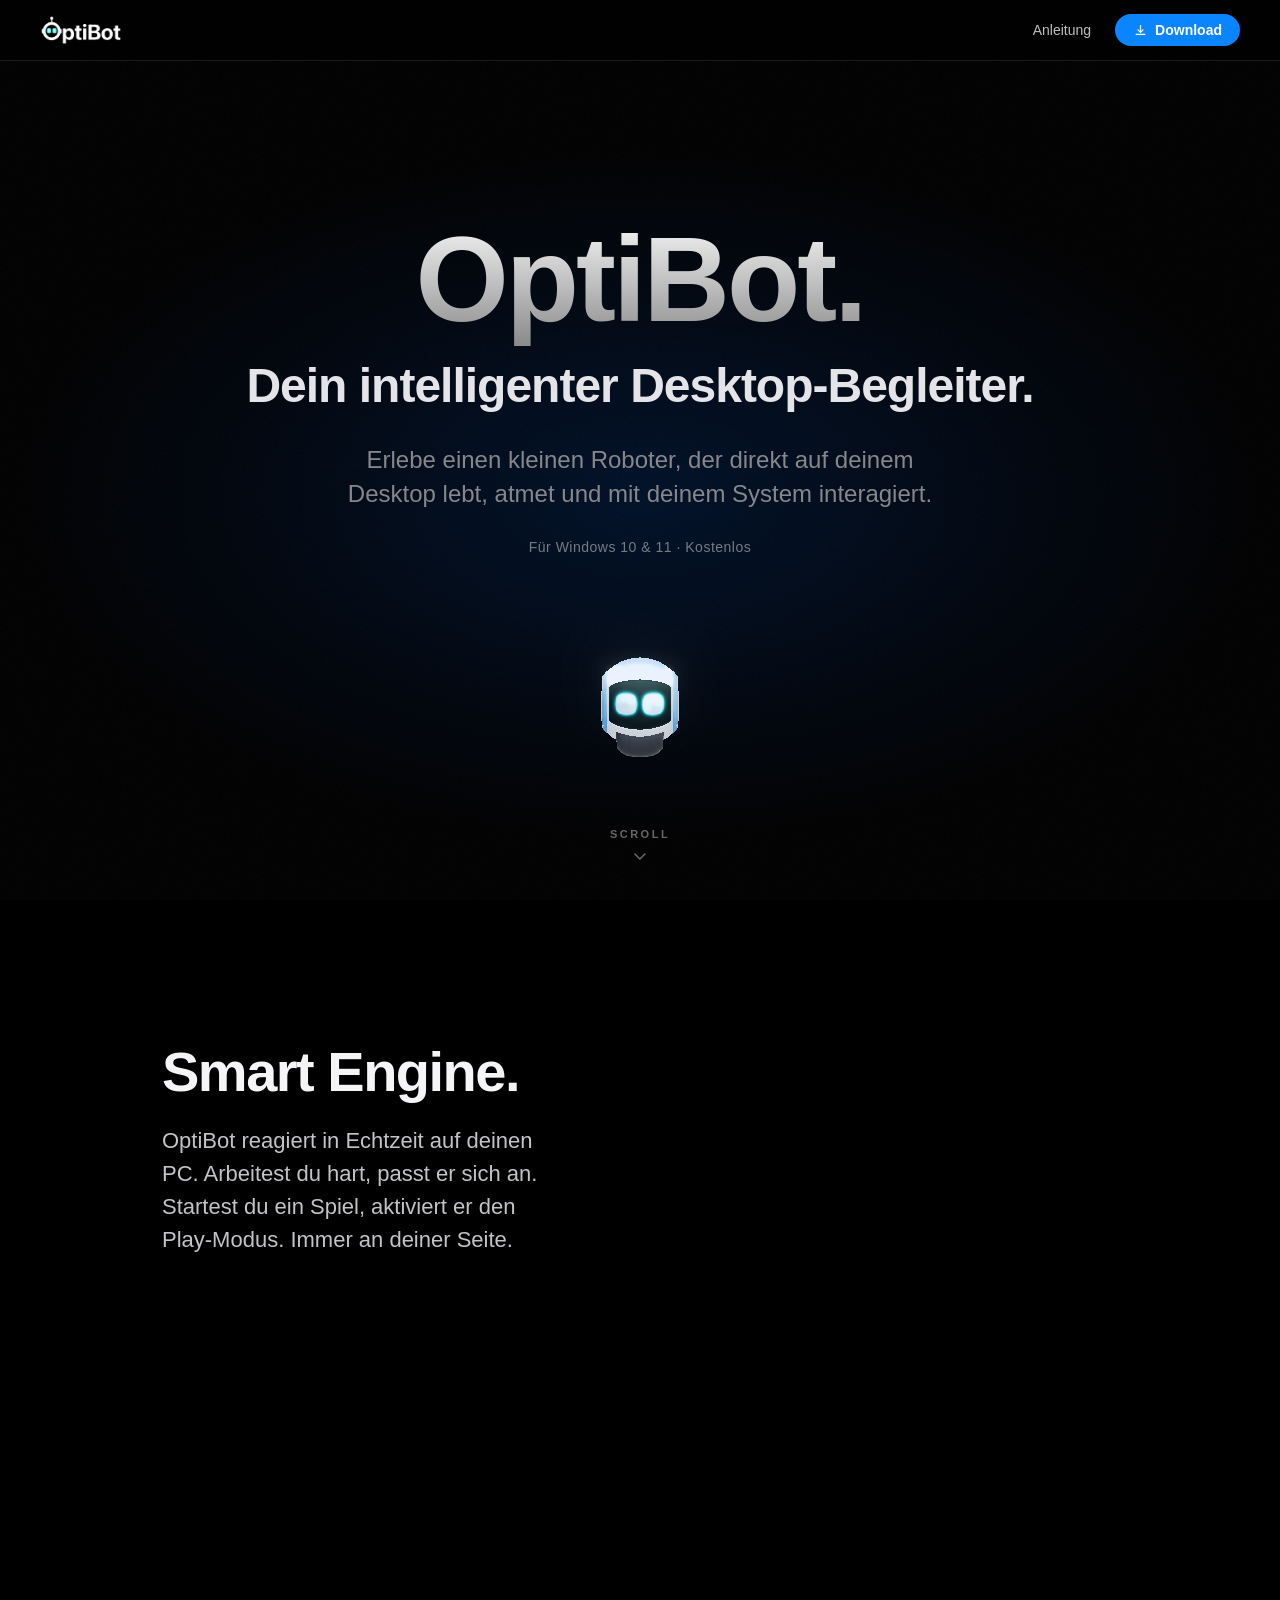
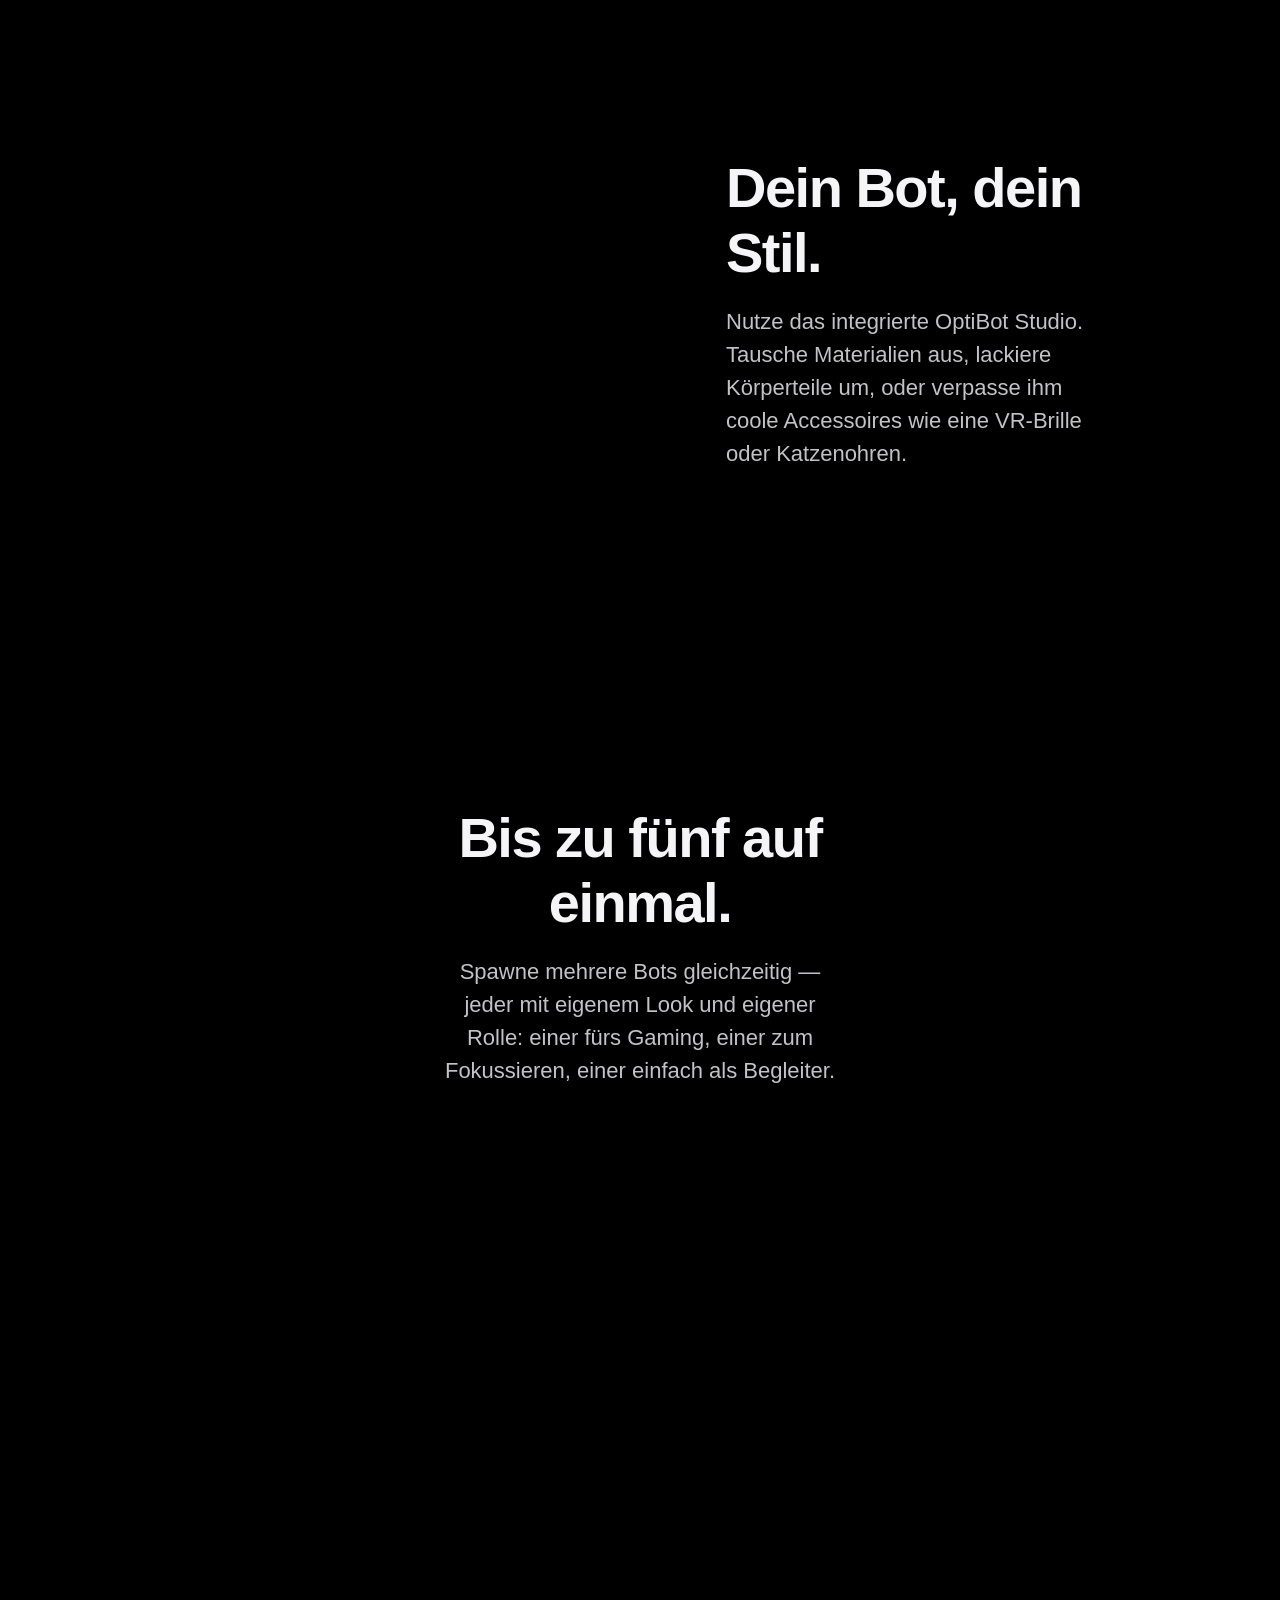
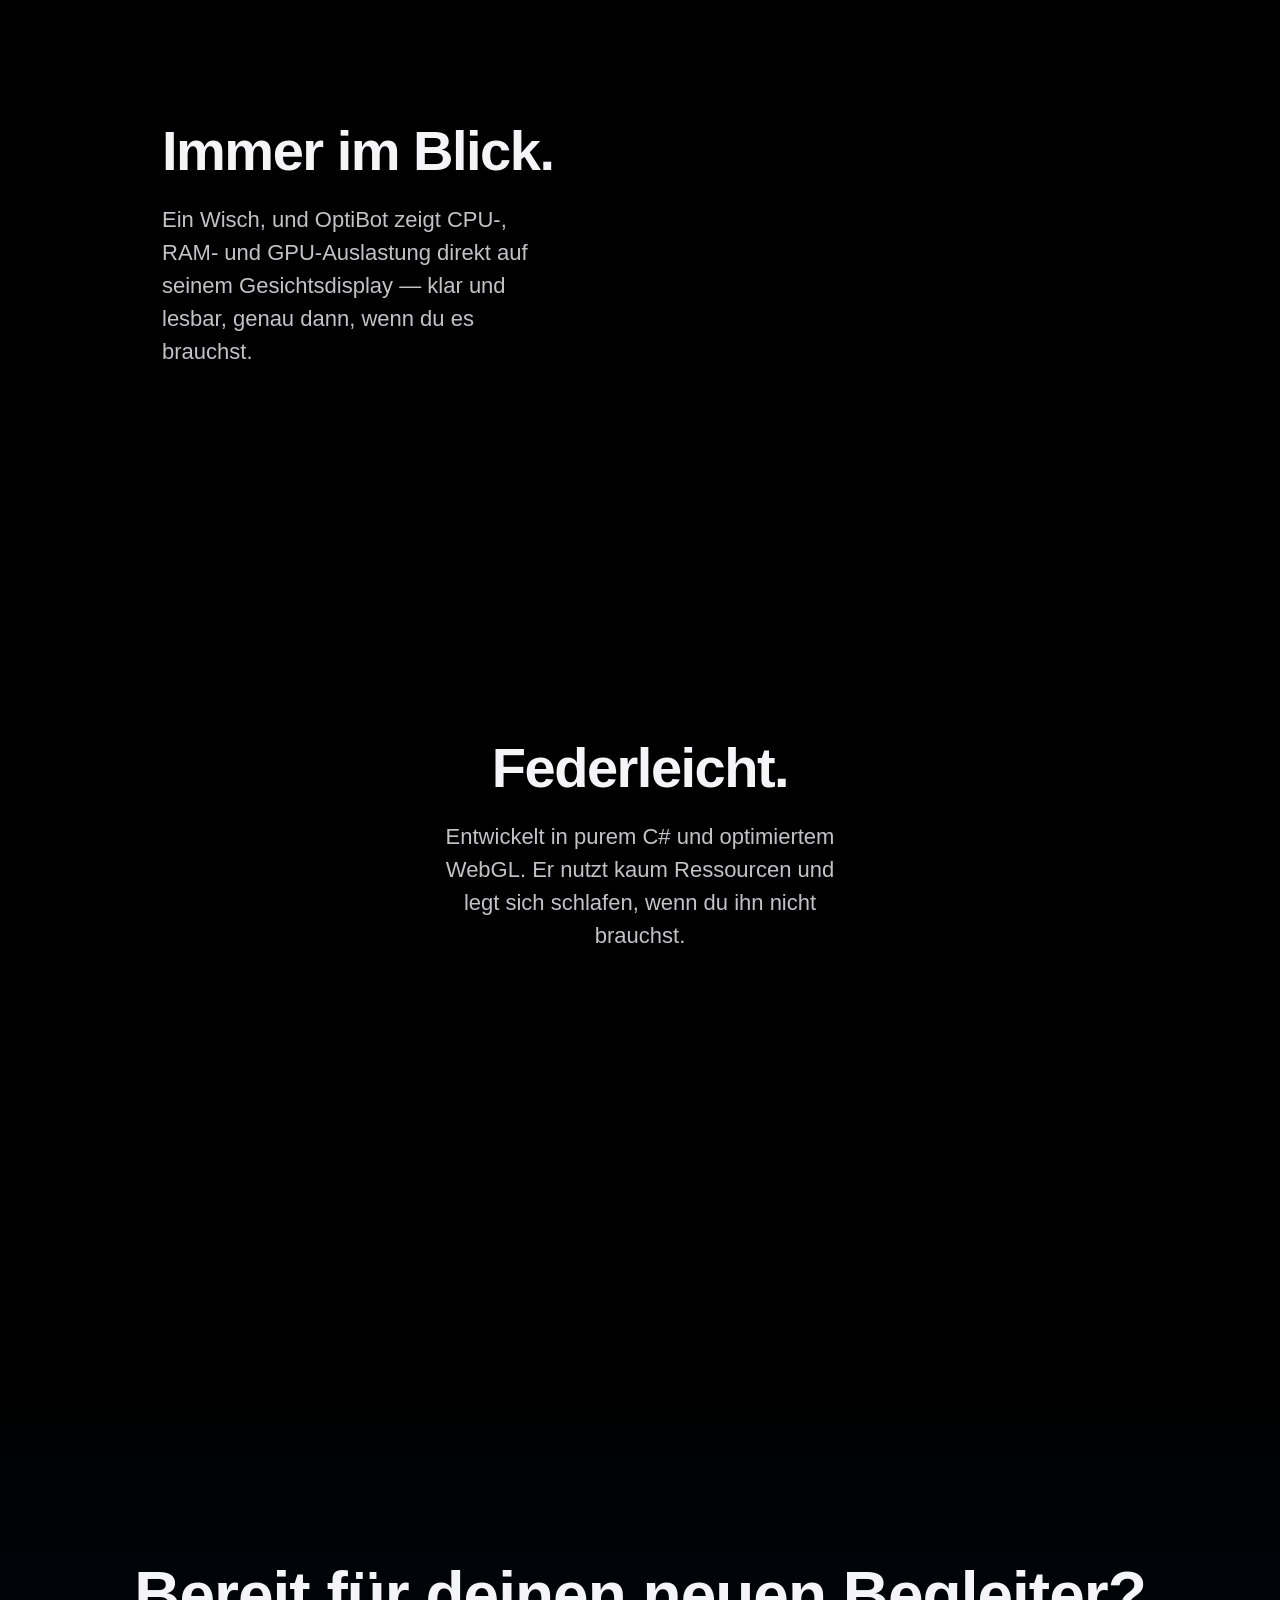
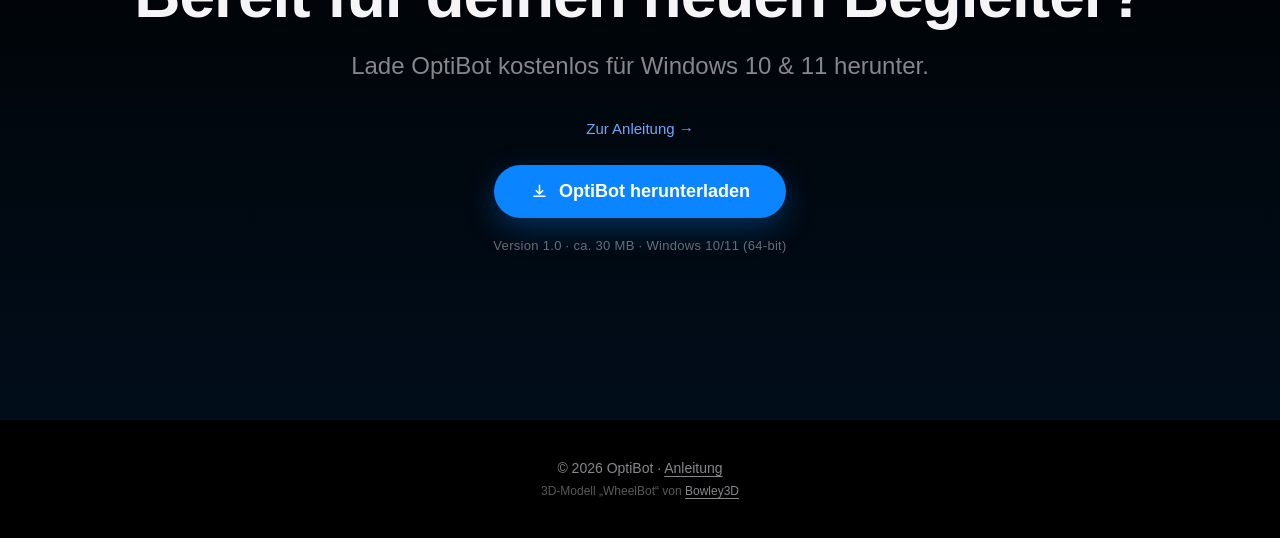
==== commit a0cabc01: "v1.0.6: real 3D Studio workshop scene, Cinematic lighting retune, base-texture-wipe fix Mirrors main" ====
--- a/index.html
+++ b/index.html
@@ -83,7 +83,7 @@
             <p>Lade OptiBot kostenlos für Windows 10 &amp; 11 herunter.</p>
             <a href="anleitung.html" class="link-subtle">Zur Anleitung &rarr;</a>
             <a href="OptiBot_Setup.exe" class="btn-large" download><svg viewBox="0 0 24 24" fill="none" class="btn-icon"><path d="M12 4V15M12 15L8 11M12 15L16 11" stroke="currentColor" stroke-width="2" stroke-linecap="round" stroke-linejoin="round"/><path d="M5 18H19" stroke="currentColor" stroke-width="2" stroke-linecap="round"/></svg>OptiBot herunterladen</a>
-            <div class="download-meta">Version 1.0 &middot; ca. 8&nbsp;MB &middot; Windows 10/11 (64&#8209;bit)</div>
+            <div class="download-meta">Version 1.0 &middot; ca. 30&nbsp;MB &middot; Windows 10/11 (64&#8209;bit)</div>
         </section>
     </main>
 
